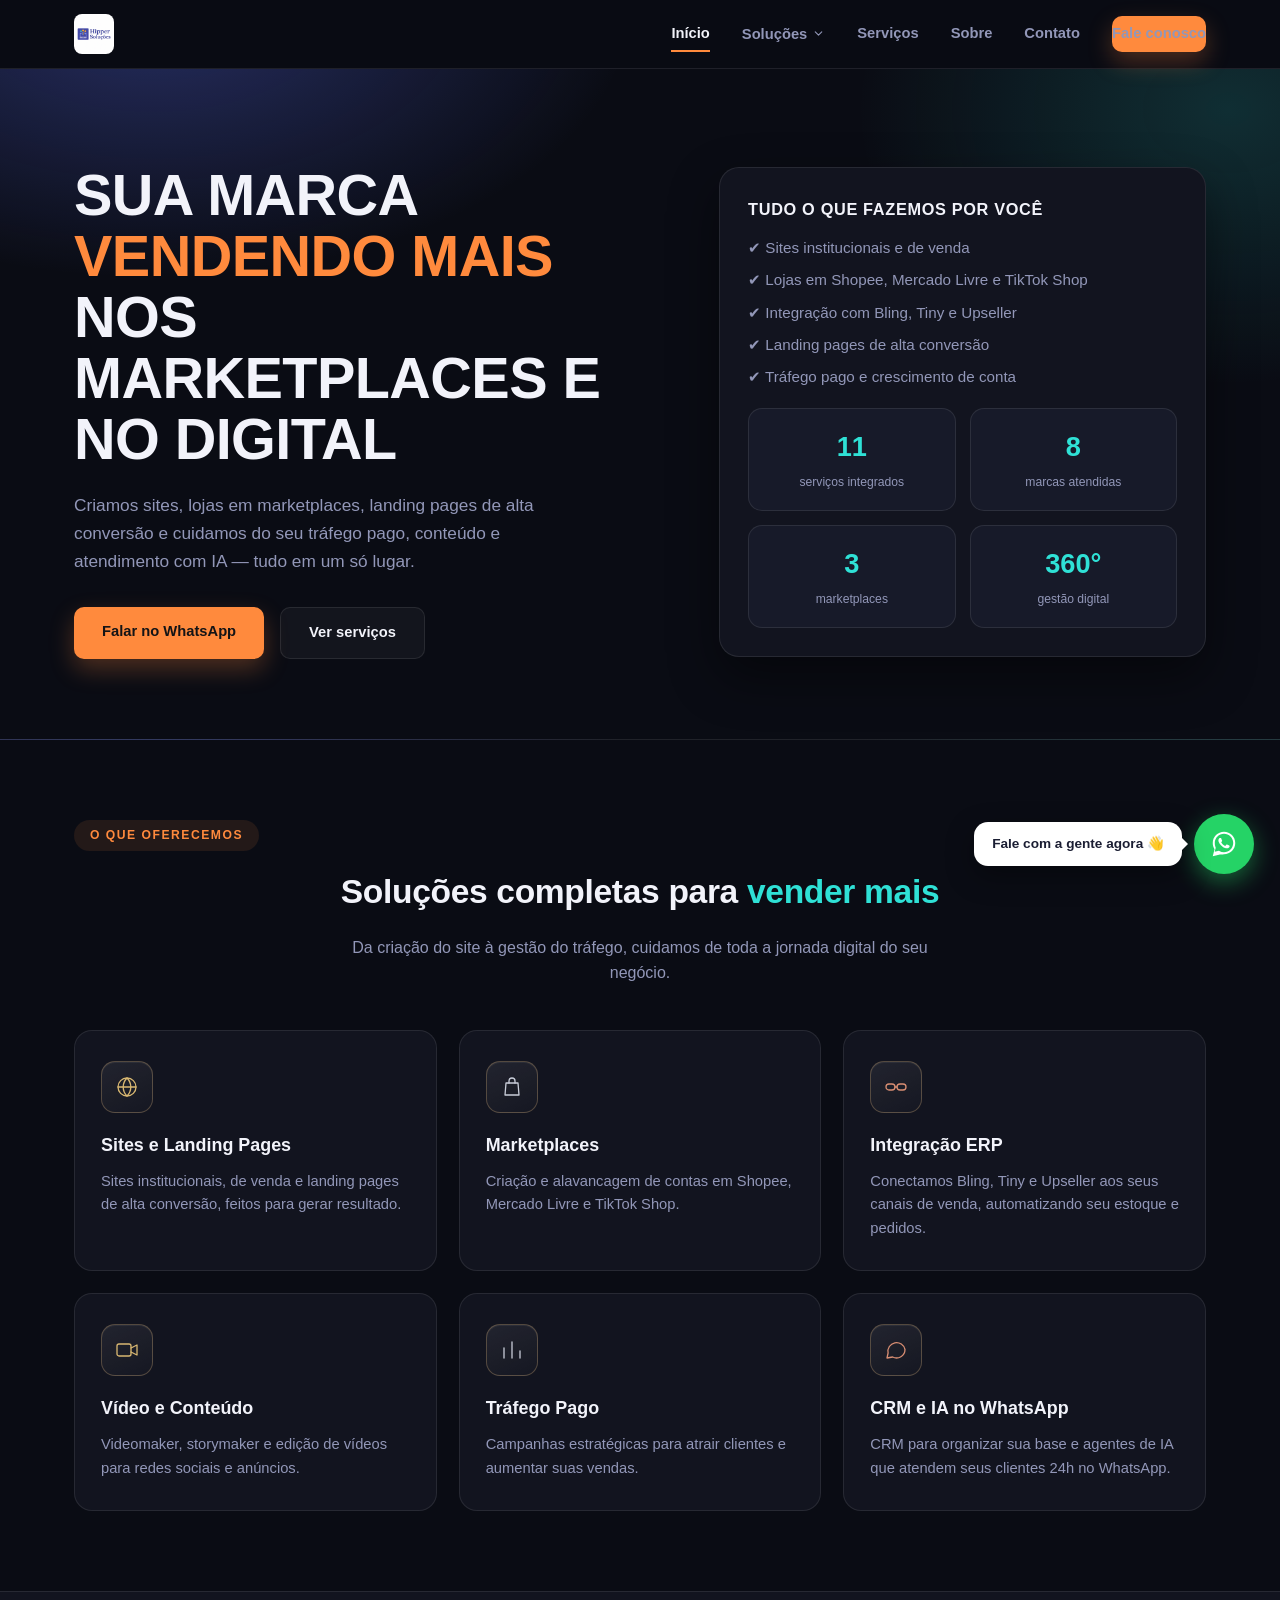
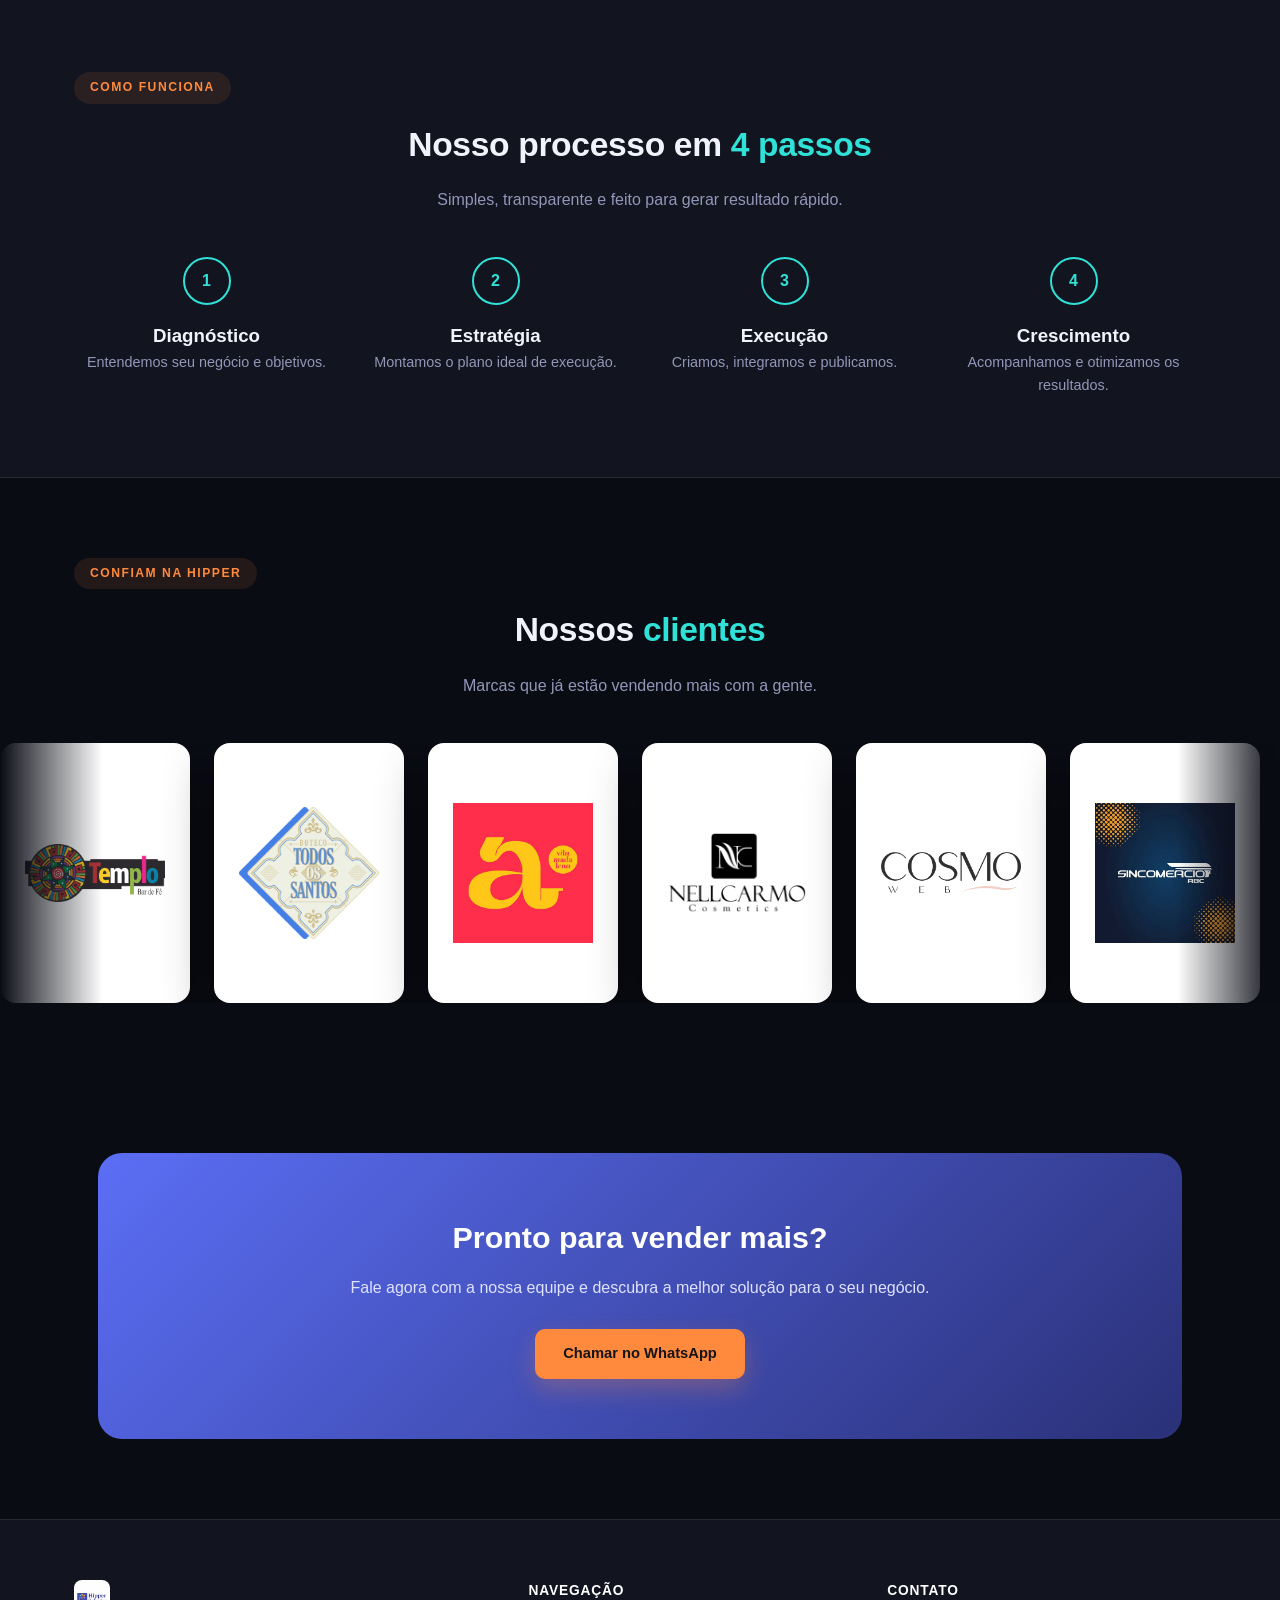
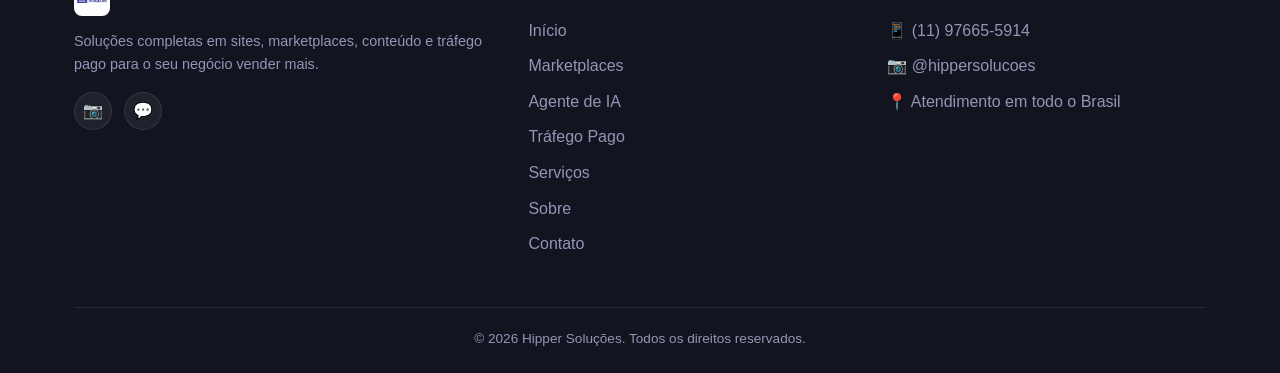
==== index.html @ 09a7022b "Cria landing pages segmentadas por dor/público no menu Soluções Adiciona 3 páginas focadas (Marketpl" ====
<!DOCTYPE html>
<html lang="pt-BR">
<head>
<meta charset="UTF-8">
<meta name="viewport" content="width=device-width, initial-scale=1.0">
<title>Hipper Soluções | Marketplaces, Sites e Tráfego Pago</title>
<meta name="description" content="Hipper Soluções: criação de sites, lojas em marketplaces, integração ERP, landing pages, gestão de tráfego pago, CRM e agentes de IA para WhatsApp.">
<link rel="icon" href="assets/logo.png">
<link rel="stylesheet" href="css/style.css">
</head>
<body>

<header>
  <div class="container navbar">
    <a href="index.html" class="logo">
      <img src="assets/logo.png" alt="Hipper Soluções">
    </a>
    <nav class="nav-links">
      <a href="index.html" class="active">Início</a>
      <div class="nav-item-dropdown">
        <button type="button" class="nav-dropdown-trigger">Soluções
          <svg viewBox="0 0 24 24" fill="none" stroke="currentColor" stroke-width="2" stroke-linecap="round" stroke-linejoin="round"><polyline points="6 9 12 15 18 9"/></svg>
        </button>
        <div class="nav-dropdown-menu">
          <a href="marketplaces.html">
            <span class="ic"><svg viewBox="0 0 24 24" fill="none" stroke="currentColor" stroke-width="1.6" stroke-linecap="round" stroke-linejoin="round"><path d="M6 8h12l1 12H5L6 8z"/><path d="M9 8V6a3 3 0 016 0v2"/></svg></span>
            <div><strong>Marketplaces</strong><span>Vender mais no Mercado Livre, Shopee e TikTok Shop</span></div>
          </a>
          <a href="ia-whatsapp.html">
            <span class="ic"><svg viewBox="0 0 24 24" fill="none" stroke="currentColor" stroke-width="1.6" stroke-linecap="round" stroke-linejoin="round"><rect x="7" y="7" width="10" height="10" rx="1"/><path d="M12 2v3M12 19v3M2 12h3M19 12h3M4.5 4.5l2 2M17.5 17.5l2 2M4.5 19.5l2-2M17.5 6.5l2-2"/></svg></span>
            <div><strong>Agente de IA no WhatsApp</strong><span>Atendimento e vendas automáticas 24h</span></div>
          </a>
          <a href="trafego-pago.html">
            <span class="ic"><svg viewBox="0 0 24 24" fill="none" stroke="currentColor" stroke-width="1.6" stroke-linecap="round" stroke-linejoin="round"><path d="M4 20V10"/><path d="M12 20V4"/><path d="M20 20v-7"/></svg></span>
            <div><strong>Tráfego Pago & Conteúdo</strong><span>Anúncios, vídeo e landing pages que convertem</span></div>
          </a>
        </div>
      </div>
      <a href="servicos.html">Serviços</a>
      <a href="sobre.html">Sobre</a>
      <a href="contato.html">Contato</a>
      <a href="contato.html" class="btn btn-primary">Fale conosco</a>
    </nav>
    <button class="menu-toggle" aria-label="Abrir menu">
      <span></span><span></span><span></span>
    </button>
  </div>
</header>

<section class="hero">
  <div class="container hero-grid">
    <div>
      <h1>Sua marca <span>vendendo mais</span> nos marketplaces e no digital</h1>
      <p>Criamos sites, lojas em marketplaces, landing pages de alta conversão e cuidamos do seu tráfego pago, conteúdo e atendimento com IA — tudo em um só lugar.</p>
      <div class="hero-buttons">
        <a href="https://wa.me/5511976655914" target="_blank" class="btn btn-primary">Falar no WhatsApp</a>
        <a href="servicos.html" class="btn btn-outline">Ver serviços</a>
      </div>
    </div>
    <div class="hero-card">
      <h3>Tudo o que fazemos por você</h3>
      <ul style="color:var(--texto-claro); font-size:.95rem; display:grid; gap:8px;">
        <li>✔ Sites institucionais e de venda</li>
        <li>✔ Lojas em Shopee, Mercado Livre e TikTok Shop</li>
        <li>✔ Integração com Bling, Tiny e Upseller</li>
        <li>✔ Landing pages de alta conversão</li>
        <li>✔ Tráfego pago e crescimento de conta</li>
      </ul>
      <div class="mini-stats">
        <div class="mini-stat"><b>11</b><span>serviços integrados</span></div>
        <div class="mini-stat"><b>8</b><span>marcas atendidas</span></div>
        <div class="mini-stat"><b>3</b><span>marketplaces</span></div>
        <div class="mini-stat"><b>360°</b><span>gestão digital</span></div>
      </div>
    </div>
  </div>
</section>

<section>
  <div class="container">
    <div class="section-tag center">O que oferecemos</div>
    <h2 class="section-title center">Soluções completas para <span>vender mais</span></h2>
    <p class="section-desc center">Da criação do site à gestão do tráfego, cuidamos de toda a jornada digital do seu negócio.</p>

    <div class="grid-3">
      <div class="card">
        <div class="card-icon-luxo icon-ouro">
          <svg viewBox="0 0 24 24" fill="none" stroke="currentColor" stroke-width="1.3" stroke-linecap="round" stroke-linejoin="round"><circle cx="12" cy="12" r="9"/><path d="M3 12h18"/><path d="M12 3c2.5 2.5 3.8 5.6 3.8 9s-1.3 6.5-3.8 9c-2.5-2.5-3.8-5.6-3.8-9s1.3-6.5 3.8-9z"/></svg>
        </div>
        <h3>Sites e Landing Pages</h3>
        <p>Sites institucionais, de venda e landing pages de alta conversão, feitos para gerar resultado.</p>
      </div>
      <div class="card">
        <div class="card-icon-luxo icon-prata">
          <svg viewBox="0 0 24 24" fill="none" stroke="currentColor" stroke-width="1.3" stroke-linecap="round" stroke-linejoin="round"><path d="M6 8h12l1 12H5L6 8z"/><path d="M9 8V6a3 3 0 016 0v2"/></svg>
        </div>
        <h3>Marketplaces</h3>
        <p>Criação e alavancagem de contas em Shopee, Mercado Livre e TikTok Shop.</p>
      </div>
      <div class="card">
        <div class="card-icon-luxo icon-cobre">
          <svg viewBox="0 0 24 24" fill="none" stroke="currentColor" stroke-width="1.3" stroke-linecap="round" stroke-linejoin="round"><rect x="2" y="9" width="9" height="6" rx="3"/><rect x="13" y="9" width="9" height="6" rx="3"/><path d="M11 12h2"/></svg>
        </div>
        <h3>Integração ERP</h3>
        <p>Conectamos Bling, Tiny e Upseller aos seus canais de venda, automatizando seu estoque e pedidos.</p>
      </div>
      <div class="card">
        <div class="card-icon-luxo icon-ouro">
          <svg viewBox="0 0 24 24" fill="none" stroke="currentColor" stroke-width="1.3" stroke-linecap="round" stroke-linejoin="round"><rect x="2" y="6" width="14" height="12" rx="2"/><path d="M16 10l6-3v10l-6-3"/></svg>
        </div>
        <h3>Vídeo e Conteúdo</h3>
        <p>Videomaker, storymaker e edição de vídeos para redes sociais e anúncios.</p>
      </div>
      <div class="card">
        <div class="card-icon-luxo icon-prata">
          <svg viewBox="0 0 24 24" fill="none" stroke="currentColor" stroke-width="1.3" stroke-linecap="round" stroke-linejoin="round"><path d="M4 20V10"/><path d="M12 20V4"/><path d="M20 20v-7"/></svg>
        </div>
        <h3>Tráfego Pago</h3>
        <p>Campanhas estratégicas para atrair clientes e aumentar suas vendas.</p>
      </div>
      <div class="card">
        <div class="card-icon-luxo icon-cobre">
          <svg viewBox="0 0 24 24" fill="none" stroke="currentColor" stroke-width="1.3" stroke-linecap="round" stroke-linejoin="round"><path d="M21 11.5a8.5 8.5 0 01-12.4 7.5L3 20l1.1-5A8.5 8.5 0 1121 11.5z"/></svg>
        </div>
        <h3>CRM e IA no WhatsApp</h3>
        <p>CRM para organizar sua base e agentes de IA que atendem seus clientes 24h no WhatsApp.</p>
      </div>
    </div>
  </div>
</section>

<section style="background:var(--surface); border-top:1px solid var(--linha); border-bottom:1px solid var(--linha);">
  <div class="container">
    <div class="section-tag center">Como funciona</div>
    <h2 class="section-title center">Nosso processo em <span>4 passos</span></h2>
    <p class="section-desc center">Simples, transparente e feito para gerar resultado rápido.</p>
    <div class="processo">
      <div class="processo-item">
        <div class="processo-num">1</div>
        <h3>Diagnóstico</h3>
        <p style="color:var(--texto-claro); font-size:.9rem;">Entendemos seu negócio e objetivos.</p>
      </div>
      <div class="processo-item">
        <div class="processo-num">2</div>
        <h3>Estratégia</h3>
        <p style="color:var(--texto-claro); font-size:.9rem;">Montamos o plano ideal de execução.</p>
      </div>
      <div class="processo-item">
        <div class="processo-num">3</div>
        <h3>Execução</h3>
        <p style="color:var(--texto-claro); font-size:.9rem;">Criamos, integramos e publicamos.</p>
      </div>
      <div class="processo-item">
        <div class="processo-num">4</div>
        <h3>Crescimento</h3>
        <p style="color:var(--texto-claro); font-size:.9rem;">Acompanhamos e otimizamos os resultados.</p>
      </div>
    </div>
  </div>
</section>

<section class="clientes-section">
  <div class="container">
    <div class="section-tag center">Confiam na Hipper</div>
    <h2 class="section-title center">Nossos <span>clientes</span></h2>
    <p class="section-desc center">Marcas que já estão vendendo mais com a gente.</p>
  </div>
  <div class="clientes-marquee">
    <div class="clientes-track">
      <div class="cliente-logo"><img src="assets/cliente-bar-templo.png" alt="Templo Bar de Fé"></div>
      <div class="cliente-logo"><img src="assets/cliente-todos-os-santos.png" alt="Boteco Todos os Santos"></div>
      <div class="cliente-logo"><img src="assets/cliente-praca-a.jpg" alt="Praça A"></div>
      <div class="cliente-logo"><img src="assets/cliente-nellcarmo.png" alt="NellCarmo Cosmetics"></div>
      <div class="cliente-logo"><img src="assets/cliente-cosmoweb.png" alt="Cosmo Web"></div>
      <div class="cliente-logo"><img src="assets/cliente-sincomercio.jpg" alt="Sincomércio ABC"></div>
      <div class="cliente-logo"><img src="assets/cliente-gtwvoip.jpg" alt="GTW VOIP"></div>
      <div class="cliente-logo"><img src="assets/cliente-qsolutions.jpg" alt="Q Solutions"></div>
      <div class="cliente-logo"><img src="assets/cliente-bar-templo.png" alt="Templo Bar de Fé"></div>
      <div class="cliente-logo"><img src="assets/cliente-todos-os-santos.png" alt="Boteco Todos os Santos"></div>
      <div class="cliente-logo"><img src="assets/cliente-praca-a.jpg" alt="Praça A"></div>
      <div class="cliente-logo"><img src="assets/cliente-nellcarmo.png" alt="NellCarmo Cosmetics"></div>
      <div class="cliente-logo"><img src="assets/cliente-cosmoweb.png" alt="Cosmo Web"></div>
      <div class="cliente-logo"><img src="assets/cliente-sincomercio.jpg" alt="Sincomércio ABC"></div>
      <div class="cliente-logo"><img src="assets/cliente-gtwvoip.jpg" alt="GTW VOIP"></div>
      <div class="cliente-logo"><img src="assets/cliente-qsolutions.jpg" alt="Q Solutions"></div>
    </div>
  </div>
</section>

<section>
  <div class="container">
    <div class="cta-banda">
      <h2>Pronto para vender mais?</h2>
      <p>Fale agora com a nossa equipe e descubra a melhor solução para o seu negócio.</p>
      <a href="https://wa.me/5511976655914" target="_blank" class="btn btn-primary">Chamar no WhatsApp</a>
    </div>
  </div>
</section>

<footer>
  <div class="container">
    <div class="footer-grid">
      <div>
        <div class="footer-logo">
          <img src="assets/logo.png" alt="Hipper Soluções">
        </div>
        <p style="font-size:.9rem;">Soluções completas em sites, marketplaces, conteúdo e tráfego pago para o seu negócio vender mais.</p>
        <div class="social-row">
          <a href="https://www.instagram.com/hippersolucoes/" target="_blank" aria-label="Instagram">📷</a>
          <a href="https://wa.me/5511976655914" target="_blank" aria-label="WhatsApp">💬</a>
        </div>
      </div>
      <div>
        <h4>Navegação</h4>
        <ul>
          <li><a href="index.html">Início</a></li>
          <li><a href="marketplaces.html">Marketplaces</a></li>
          <li><a href="ia-whatsapp.html">Agente de IA</a></li>
          <li><a href="trafego-pago.html">Tráfego Pago</a></li>
          <li><a href="servicos.html">Serviços</a></li>
          <li><a href="sobre.html">Sobre</a></li>
          <li><a href="contato.html">Contato</a></li>
        </ul>
      </div>
      <div>
        <h4>Contato</h4>
        <ul>
          <li>📱 (11) 97665-5914</li>
          <li>📷 @hippersolucoes</li>
          <li>📍 Atendimento em todo o Brasil</li>
        </ul>
      </div>
    </div>
    <div class="footer-bottom">
      © 2026 Hipper Soluções. Todos os direitos reservados.
    </div>
  </div>
</footer>

<div class="whatsapp-widget">
  <div class="whatsapp-bubble">Fale com a gente agora 👋</div>
  <a href="https://wa.me/5511976655914" target="_blank" class="whatsapp-float" aria-label="WhatsApp">
    <svg width="30" height="30" viewBox="0 0 32 32" fill="currentColor"><path d="M16.001 3C9.373 3 4 8.373 4 15c0 2.386.703 4.607 1.912 6.474L4 29l7.727-1.877A11.94 11.94 0 0016 27c6.627 0 12-5.373 12-12S22.628 3 16.001 3zm0 21.818a9.78 9.78 0 01-4.99-1.363l-.358-.213-4.583 1.113 1.127-4.462-.234-.366A9.8 9.8 0 016.182 15c0-5.415 4.404-9.818 9.819-9.818 5.415 0 9.818 4.403 9.818 9.818 0 5.415-4.403 9.818-9.818 9.818zm5.373-7.354c-.294-.147-1.738-.858-2.008-.956-.27-.098-.466-.147-.662.147-.196.294-.759.956-.931 1.152-.171.196-.343.221-.637.074-.294-.147-1.242-.458-2.365-1.462-.874-.78-1.464-1.744-1.636-2.038-.171-.294-.018-.453.129-.6.133-.132.294-.343.441-.515.147-.171.196-.294.294-.49.098-.196.049-.368-.024-.515-.074-.147-.662-1.596-.907-2.186-.239-.573-.482-.495-.662-.504l-.564-.01c-.196 0-.515.074-.784.368-.27.294-1.03 1.006-1.03 2.453 0 1.446 1.055 2.844 1.201 3.04.147.196 2.077 3.17 5.032 4.445.703.303 1.251.484 1.678.62.705.224 1.347.192 1.854.117.566-.085 1.738-.71 1.983-1.395.245-.686.245-1.274.171-1.395-.073-.122-.269-.196-.563-.343z"/></svg>
  </a>
</div>
<script src="js/script.js"></script>
</body>
</html>
---- css/style.css ----
:root{
  --azul-royal:#5B6EF5;
  --azul-escuro:#2A3178;
  --azul-claro:#7D8BFF;
  --laranja:#FF8A3D;
  --turquesa:#2FE1D6;
  --bg:#0A0C14;
  --surface:#12141F;
  --surface-2:#171A29;
  --texto:#F2F3FA;
  --texto-claro:#9297B8;
  --branco:#ffffff;
  --linha:rgba(255,255,255,0.09);
  --sombra:0 20px 50px rgba(0,0,0,0.45);
}

*{box-sizing:border-box; margin:0; padding:0;}

html{scroll-behavior:smooth; color-scheme:dark;}

body{
  font-family:'Segoe UI', Arial, sans-serif;
  color:var(--texto);
  background:var(--bg);
  line-height:1.6;
  overflow-x:hidden;
}

img{max-width:100%; display:block;}

a{text-decoration:none; color:inherit;}

ul{list-style:none;}

.container{
  width:100%;
  max-width:1180px;
  margin:0 auto;
  padding:0 24px;
}

/* ===== Header ===== */
header{
  position:sticky;
  top:0;
  z-index:1000;
  background:rgba(10,12,20,0.82);
  backdrop-filter:blur(10px);
  border-bottom:1px solid var(--linha);
}

.navbar{
  display:flex;
  align-items:center;
  justify-content:space-between;
  padding:14px 24px;
}

.logo{
  display:flex;
  align-items:center;
  gap:10px;
  font-weight:700;
  font-size:1.3rem;
  color:var(--texto);
}

.logo img{height:40px; width:auto; border-radius:8px;}

.nav-links{
  display:flex;
  gap:32px;
  align-items:center;
}

.nav-links a{
  font-weight:600;
  font-size:.92rem;
  color:var(--texto-claro);
  position:relative;
  padding:6px 0;
  transition:color .2s;
}

.nav-links a:hover, .nav-links a.active{color:var(--texto);}

.nav-links a.active::after{
  content:"";
  position:absolute;
  left:0; bottom:0;
  width:100%; height:2px;
  background:var(--laranja);
}

/* ===== Dropdown "Soluções" ===== */
.nav-item-dropdown{position:relative;}

.nav-dropdown-trigger{
  display:flex; align-items:center; gap:5px;
  font-weight:600; font-size:.92rem; color:var(--texto-claro);
  background:none; border:none; cursor:pointer; padding:6px 0;
  font-family:inherit;
}

.nav-dropdown-trigger:hover{color:var(--texto);}

.nav-dropdown-trigger svg{width:13px; height:13px; transition:transform .2s;}

.nav-item-dropdown:hover .nav-dropdown-trigger svg{transform:rotate(180deg);}

.nav-dropdown-menu{
  position:absolute;
  top:calc(100% + 16px);
  left:50%;
  transform:translateX(-50%) translateY(6px);
  width:280px;
  background:var(--surface);
  border:1px solid var(--linha);
  border-radius:16px;
  box-shadow:var(--sombra);
  padding:10px;
  opacity:0;
  visibility:hidden;
  transition:opacity .18s, transform .18s, visibility .18s;
}

.nav-item-dropdown:hover .nav-dropdown-menu,
.nav-item-dropdown:focus-within .nav-dropdown-menu{
  opacity:1; visibility:visible; transform:translateX(-50%) translateY(0);
}

.nav-dropdown-menu a{
  display:flex; gap:12px; align-items:flex-start;
  padding:12px; border-radius:10px;
  color:var(--texto);
  transition:background .15s;
}

.nav-dropdown-menu a:hover{background:var(--surface-2);}

.nav-dropdown-menu .ic{
  min-width:34px; height:34px; border-radius:9px;
  display:flex; align-items:center; justify-content:center;
  background:rgba(255,255,255,0.05); border:1px solid var(--linha);
  color:var(--turquesa); margin-top:1px;
}

.nav-dropdown-menu .ic svg{width:17px; height:17px;}

.nav-dropdown-menu strong{display:block; font-size:.88rem; font-weight:700;}
.nav-dropdown-menu span{display:block; font-size:.76rem; color:var(--texto-claro); margin-top:2px;}

.btn{
  display:inline-block;
  padding:13px 28px;
  border-radius:10px;
  font-weight:700;
  font-size:.92rem;
  transition:transform .18s, box-shadow .18s, background .18s;
  cursor:pointer;
  border:none;
}

.btn-primary{
  background:var(--laranja);
  color:#141416;
  box-shadow:0 10px 24px rgba(255,138,61,0.28);
}

.btn-primary:hover{transform:translateY(-2px); box-shadow:0 14px 30px rgba(255,138,61,0.4);}

.btn-outline{
  background:rgba(255,255,255,0.04);
  border:1px solid var(--linha);
  color:var(--texto);
}

.btn-outline:hover{background:rgba(255,255,255,0.08); border-color:rgba(255,255,255,0.2);}

.menu-toggle{
  display:none;
  flex-direction:column;
  gap:5px;
  cursor:pointer;
  background:none;
  border:none;
}

.menu-toggle span{
  width:26px; height:2px;
  background:var(--texto);
}

/* ===== Hero ===== */
.hero{
  background:
    radial-gradient(ellipse 800px 460px at 12% -10%, rgba(91,110,245,0.35), transparent 60%),
    radial-gradient(ellipse 620px 460px at 96% 6%, rgba(47,225,214,0.16), transparent 60%),
    var(--bg);
  color:var(--texto);
  padding:96px 0 80px;
  position:relative;
  overflow:hidden;
  border-bottom:1px solid var(--linha);
}

.hero-grid{
  display:grid;
  grid-template-columns:1.1fr 0.9fr;
  gap:50px;
  align-items:center;
  position:relative;
  z-index:2;
}

.hero h1{
  font-size:clamp(2.4rem, 4.6vw, 3.6rem);
  font-weight:800;
  line-height:1.06;
  letter-spacing:-.01em;
  text-transform:uppercase;
  margin-bottom:22px;
}

.hero h1 span{color:var(--laranja);}

.hero p{
  font-size:1.08rem;
  color:var(--texto-claro);
  margin-bottom:32px;
  max-width:520px;
}

.hero-buttons{display:flex; gap:16px; flex-wrap:wrap;}

.hero-card{
  background:var(--surface);
  border:1px solid var(--linha);
  border-radius:20px;
  padding:28px;
  box-shadow:var(--sombra);
  color:var(--texto);
}

.hero-card h3{color:var(--texto); margin-bottom:14px; font-size:1.02rem; font-weight:700; text-transform:uppercase; letter-spacing:.04em;}

.mini-stats{display:grid; grid-template-columns:1fr 1fr; gap:14px; margin-top:18px;}

.mini-stat{
  background:var(--surface-2);
  border:1px solid var(--linha);
  border-radius:14px;
  padding:16px 14px;
  text-align:center;
}

.mini-stat b{display:block; font-size:1.7rem; font-weight:800; color:var(--turquesa);}
.mini-stat span{font-size:.76rem; color:var(--texto-claro);}

/* ===== Section generic ===== */
section{padding:80px 0;}

.section-tag{
  display:inline-block;
  background:rgba(255,138,61,0.1);
  color:var(--laranja);
  font-weight:700;
  font-size:.76rem;
  letter-spacing:1.5px;
  text-transform:uppercase;
  padding:6px 16px;
  border-radius:50px;
  margin-bottom:14px;
}

.section-title{
  font-size:2.1rem;
  font-weight:800;
  color:var(--texto);
  margin-bottom:16px;
  letter-spacing:-.01em;
}

.section-title span{color:var(--turquesa);}

.section-desc{
  color:var(--texto-claro);
  max-width:640px;
  margin-bottom:44px;
}

.center{text-align:center; margin-left:auto; margin-right:auto;}

/* ===== Cards de serviço ===== */
.grid-3{
  display:grid;
  grid-template-columns:repeat(3, 1fr);
  gap:22px;
}

.grid-2{
  display:grid;
  grid-template-columns:repeat(2, 1fr);
  gap:22px;
}

.card{
  background:var(--surface);
  border:1px solid var(--linha);
  border-radius:18px;
  padding:30px 26px;
  transition:transform .25s, border-color .25s, background .25s;
}

.card:hover{
  transform:translateY(-6px);
  border-color:rgba(255,255,255,0.2);
  background:var(--surface-2);
}

.card-icon{
  width:52px; height:52px;
  border-radius:13px;
  display:flex; align-items:center; justify-content:center;
  font-size:1.4rem;
  margin-bottom:18px;
  color:#0A0C14;
}

.bg-azul{background:linear-gradient(135deg, var(--azul-royal), var(--azul-claro)); color:#fff;}
.bg-laranja{background:linear-gradient(135deg, var(--laranja), #ffb877);}
.bg-turquesa{background:linear-gradient(135deg, var(--turquesa), #85f2ea);}

/* ===== Ícones estilo luxo (seção Soluções completas) ===== */
.card-icon-luxo{
  width:52px; height:52px;
  border-radius:14px;
  display:flex; align-items:center; justify-content:center;
  margin-bottom:18px;
  background:linear-gradient(155deg, rgba(255,255,255,0.07), rgba(255,255,255,0.015));
  border:1px solid rgba(212,175,122,0.32);
  box-shadow:inset 0 1px 0 rgba(255,255,255,0.06);
}

.card-icon-luxo svg{width:24px; height:24px;}

.icon-ouro{color:#D9B872;}
.icon-prata{color:#C9CDD9;}
.icon-cobre{color:#D98E73;}

.card h3{font-size:1.12rem; margin-bottom:10px; color:var(--texto); font-weight:700;}
.card p{color:var(--texto-claro); font-size:.92rem;}

/* ===== Sobre / Quem somos ===== */
.about-grid{
  display:grid;
  grid-template-columns:0.9fr 1.1fr;
  gap:60px;
  align-items:center;
}

.about-visual{
  background:var(--surface);
  border:1px solid var(--linha);
  border-radius:24px;
  padding:50px;
  text-align:center;
  box-shadow:var(--sombra);
}

.about-visual img{margin:0 auto; max-width:220px;}

.valores{
  display:grid;
  grid-template-columns:1fr 1fr;
  gap:16px;
  margin-top:30px;
}

.valor-item{
  display:flex;
  gap:14px;
  align-items:flex-start;
  background:var(--surface);
  border:1px solid var(--linha);
  padding:18px;
  border-radius:14px;
}

.valor-item .dot{
  min-width:32px; height:32px;
  border-radius:50%;
  background:var(--turquesa);
  color:#0A0C14;
  display:flex; align-items:center; justify-content:center;
  font-weight:800;
}

.valor-item .dot.dot-alerta{background:rgba(255,107,107,0.15); color:#FF6B6B;}
.valor-item .dot svg{width:16px; height:16px;}

/* ===== Landing pages focadas (Soluções) ===== */
.publico-pill{
  display:inline-flex; align-items:center; gap:8px;
  background:rgba(255,255,255,0.05);
  border:1px solid var(--linha);
  border-radius:50px;
  padding:8px 18px;
  font-size:.84rem;
  font-weight:600;
  color:var(--texto-claro);
  margin-bottom:10px;
}

/* ===== Nossos clientes ===== */
.clientes-section{padding-bottom:70px;}

.clientes-marquee{
  overflow:hidden;
  -webkit-mask-image:linear-gradient(90deg, transparent, #000 8%, #000 92%, transparent);
  mask-image:linear-gradient(90deg, transparent, #000 8%, #000 92%, transparent);
}

.clientes-track{
  display:flex;
  gap:24px;
  width:max-content;
  animation:clientes-scroll 56s linear infinite;
}

.clientes-marquee:hover .clientes-track{animation-play-state:paused;}

.cliente-logo{
  min-width:190px;
  width:190px;
  height:260px;
  background:#fff;
  border:1px solid var(--linha);
  border-radius:16px;
  box-shadow:var(--sombra);
  display:flex;
  align-items:center;
  justify-content:center;
  padding:24px;
  text-align:center;
}

.cliente-logo img{max-height:100%; max-width:100%; object-fit:contain;}

@keyframes clientes-scroll{
  from{transform:translateX(0);}
  to{transform:translateX(-50%);}
}

@media (max-width:600px){
  .cliente-logo{min-width:150px; width:150px; height:200px;}
}

/* ===== CTA banda ===== */
.cta-banda{
  background:linear-gradient(135deg, var(--azul-royal), var(--azul-escuro));
  color:#fff;
  text-align:center;
  border-radius:24px;
  padding:60px 40px;
  margin:0 24px;
  position:relative;
  overflow:hidden;
}

.cta-banda h2{font-size:1.9rem; font-weight:800; margin-bottom:14px;}
.cta-banda p{color:#dfe3ff; margin-bottom:28px;}

/* ===== Footer ===== */
footer{
  background:var(--surface);
  color:var(--texto-claro);
  padding:60px 0 24px;
  border-top:1px solid var(--linha);
}

.footer-grid{
  display:grid;
  grid-template-columns:1.3fr 1fr 1fr;
  gap:40px;
  margin-bottom:40px;
}

.footer-logo{display:flex; align-items:center; gap:10px; margin-bottom:14px;}
.footer-logo img{height:36px; border-radius:8px;}
.footer-logo span{color:#fff; font-weight:700; font-size:1.1rem;}

footer h4{color:#fff; margin-bottom:16px; font-size:.86rem; text-transform:uppercase; letter-spacing:.06em;}

footer ul li{margin-bottom:10px;}
footer ul li a:hover{color:var(--laranja);}

.social-row{display:flex; gap:12px; margin-top:16px;}
.social-row a{
  width:38px; height:38px;
  border-radius:50%;
  background:rgba(255,255,255,0.06);
  border:1px solid var(--linha);
  display:flex; align-items:center; justify-content:center;
  transition:background .2s;
}
.social-row a:hover{background:var(--laranja); color:#0A0C14;}

.footer-bottom{
  border-top:1px solid var(--linha);
  padding-top:20px;
  text-align:center;
  font-size:.85rem;
}

/* ===== WhatsApp flutuante ===== */
.whatsapp-widget{
  position:fixed;
  bottom:26px; right:26px;
  z-index:1500;
  display:flex;
  align-items:center;
  gap:12px;
}

.whatsapp-bubble{
  background:#fff;
  color:#1B1E33;
  padding:11px 18px;
  border-radius:14px;
  font-size:.85rem;
  font-weight:700;
  white-space:nowrap;
  box-shadow:0 10px 28px rgba(0,0,0,0.35);
  position:relative;
  animation:bubble-pop .45s ease .8s both;
}

.whatsapp-bubble::after{
  content:"";
  position:absolute;
  right:-6px; top:50%;
  transform:translateY(-50%);
  border-width:7px 0 7px 7px;
  border-style:solid;
  border-color:transparent transparent transparent #fff;
}

@keyframes bubble-pop{
  from{opacity:0; transform:translateY(8px) scale(.92);}
  to{opacity:1; transform:translateY(0) scale(1);}
}

.whatsapp-float{
  width:60px; height:60px;
  background:#25D366;
  border-radius:50%;
  display:flex; align-items:center; justify-content:center;
  box-shadow:0 8px 24px rgba(37,211,102,0.45);
  color:#fff;
  animation:pulse 2.4s infinite;
  flex-shrink:0;
}

@keyframes pulse{
  0%{box-shadow:0 0 0 0 rgba(37,211,102,0.45);}
  70%{box-shadow:0 0 0 16px rgba(37,211,102,0);}
  100%{box-shadow:0 0 0 0 rgba(37,211,102,0);}
}

@media (max-width:600px){
  .whatsapp-bubble{display:none;}
}

/* ===== Página de contato ===== */
.contato-grid{
  display:grid;
  grid-template-columns:1fr 1fr;
  gap:50px;
}

.contato-card{
  background:var(--surface);
  border:1px solid var(--linha);
  border-radius:20px;
  padding:36px;
}

.contato-info-item{
  display:flex;
  gap:16px;
  align-items:flex-start;
  margin-bottom:26px;
}

.contato-info-item .dot{
  min-width:44px; height:44px;
  border-radius:12px;
  background:var(--azul-royal);
  color:#fff;
  display:flex; align-items:center; justify-content:center;
  font-size:1.2rem;
}

.form-group{margin-bottom:18px;}
.form-group label{display:block; font-weight:600; margin-bottom:6px; font-size:.9rem; color:var(--texto);}
.form-group input, .form-group textarea, .form-group select{
  width:100%;
  padding:13px 16px;
  border-radius:10px;
  border:1px solid var(--linha);
  font-family:inherit;
  font-size:.95rem;
  background:var(--surface-2);
  color:var(--texto);
}
.form-group input::placeholder, .form-group textarea::placeholder{color:var(--texto-claro);}
.form-group input:focus, .form-group textarea:focus, .form-group select:focus{
  outline:none;
  border-color:var(--turquesa);
}

/* ===== Página inicial: processo ===== */
.processo{display:grid; grid-template-columns:repeat(4,1fr); gap:24px;}
.processo-item{text-align:center; padding:0 10px;}
.processo-num{
  width:48px; height:48px;
  border-radius:50%;
  background:var(--surface);
  border:2px solid var(--turquesa);
  color:var(--turquesa);
  font-weight:800;
  display:flex; align-items:center; justify-content:center;
  margin:0 auto 16px;
}

/* ===== Responsivo ===== */
@media (max-width:960px){
  .hero-grid, .about-grid, .contato-grid{grid-template-columns:1fr;}
  .grid-3, .grid-2, .footer-grid, .processo{grid-template-columns:1fr 1fr;}
  .nav-links{
    position:fixed;
    top:73px; left:0; right:0;
    background:var(--bg);
    flex-direction:column;
    padding:24px;
    gap:18px;
    border-bottom:1px solid var(--linha);
    transform:translateY(-150%);
    transition:transform .3s;
  }
  .nav-links.open{transform:translateY(0);}
  .menu-toggle{display:flex;}
  .nav-item-dropdown{width:100%;}
  .nav-dropdown-trigger{width:100%; justify-content:space-between;}
  .nav-dropdown-menu{
    position:static; transform:none; opacity:1; visibility:visible;
    width:100%; box-shadow:none; border:none; background:transparent;
    padding:6px 0 0 12px; display:none;
  }
  .nav-item-dropdown.mobile-open .nav-dropdown-menu{display:block;}
  .nav-item-dropdown.mobile-open .nav-dropdown-trigger svg{transform:rotate(180deg);}
}

@media (max-width:600px){
  .grid-3, .grid-2, .footer-grid, .processo, .valores{grid-template-columns:1fr;}
  .hero h1{font-size:2rem;}
  .cta-banda{margin:0 12px; padding:40px 22px;}
}
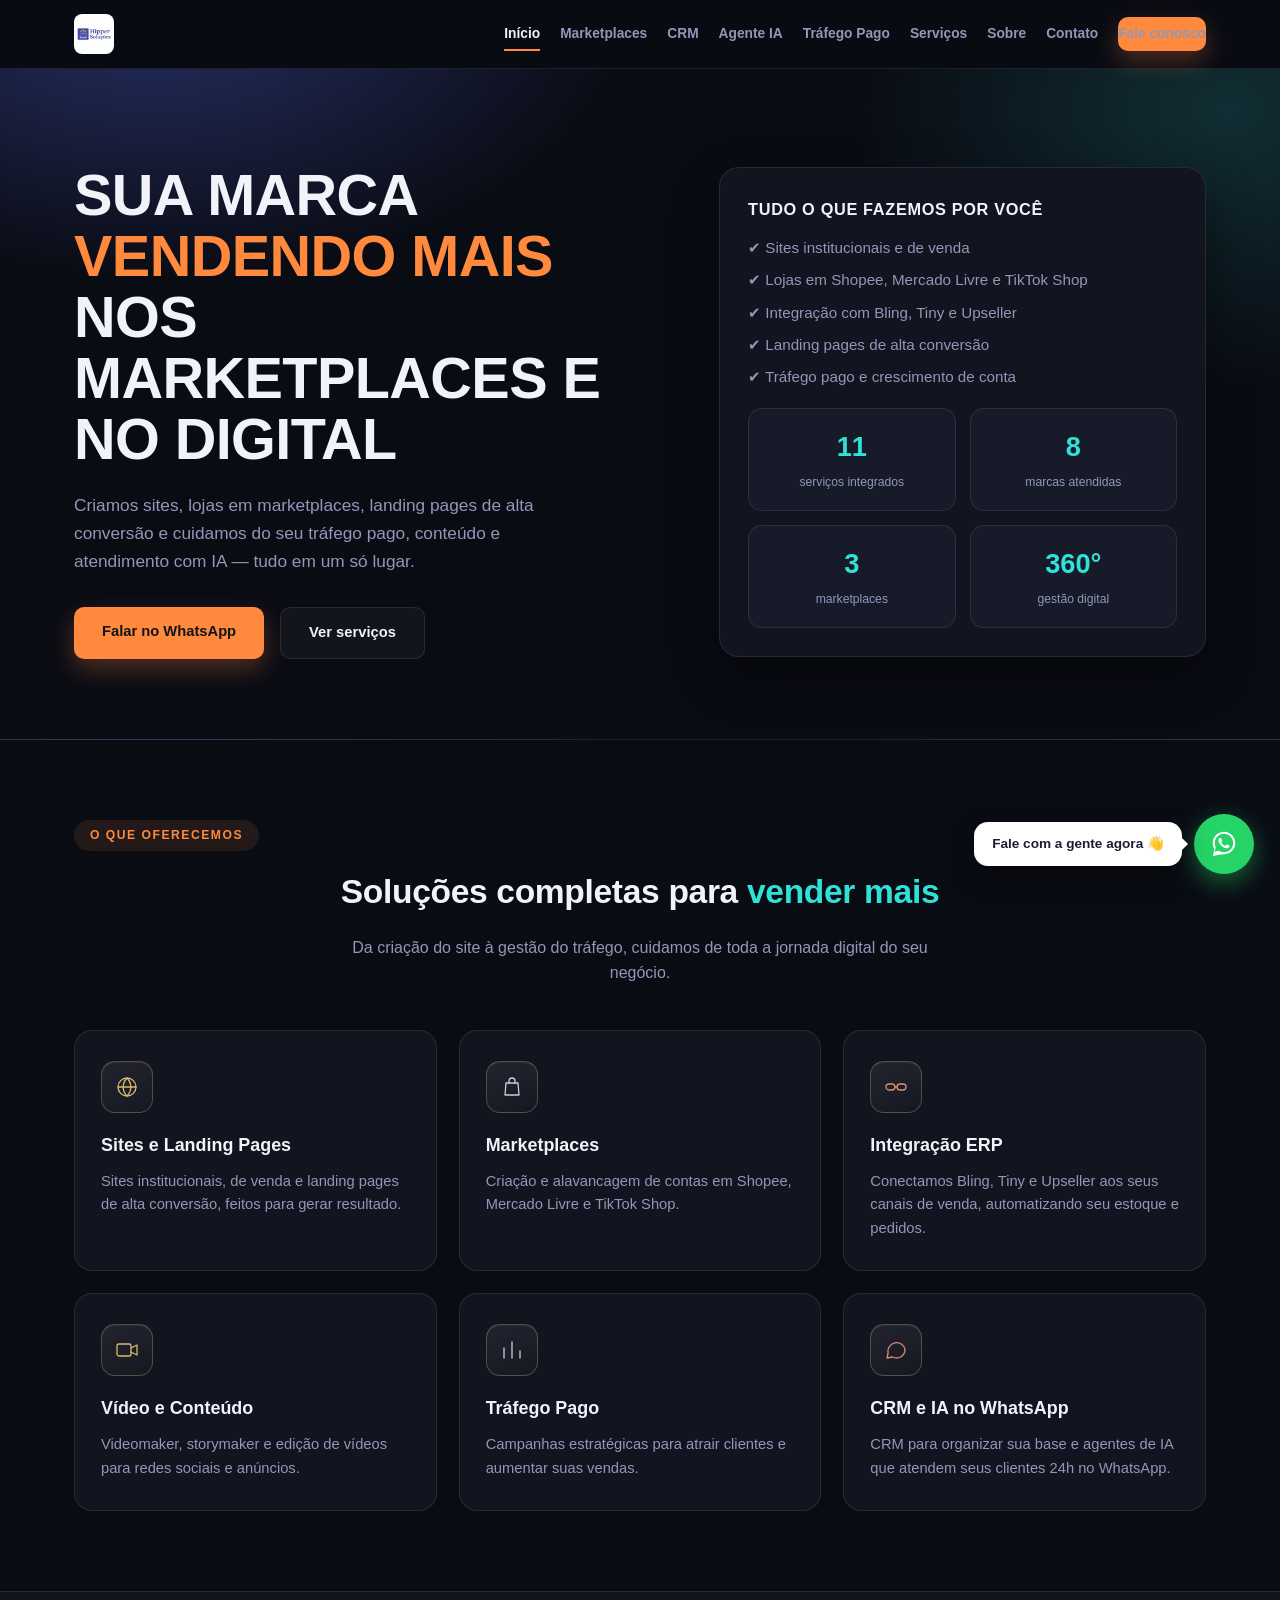
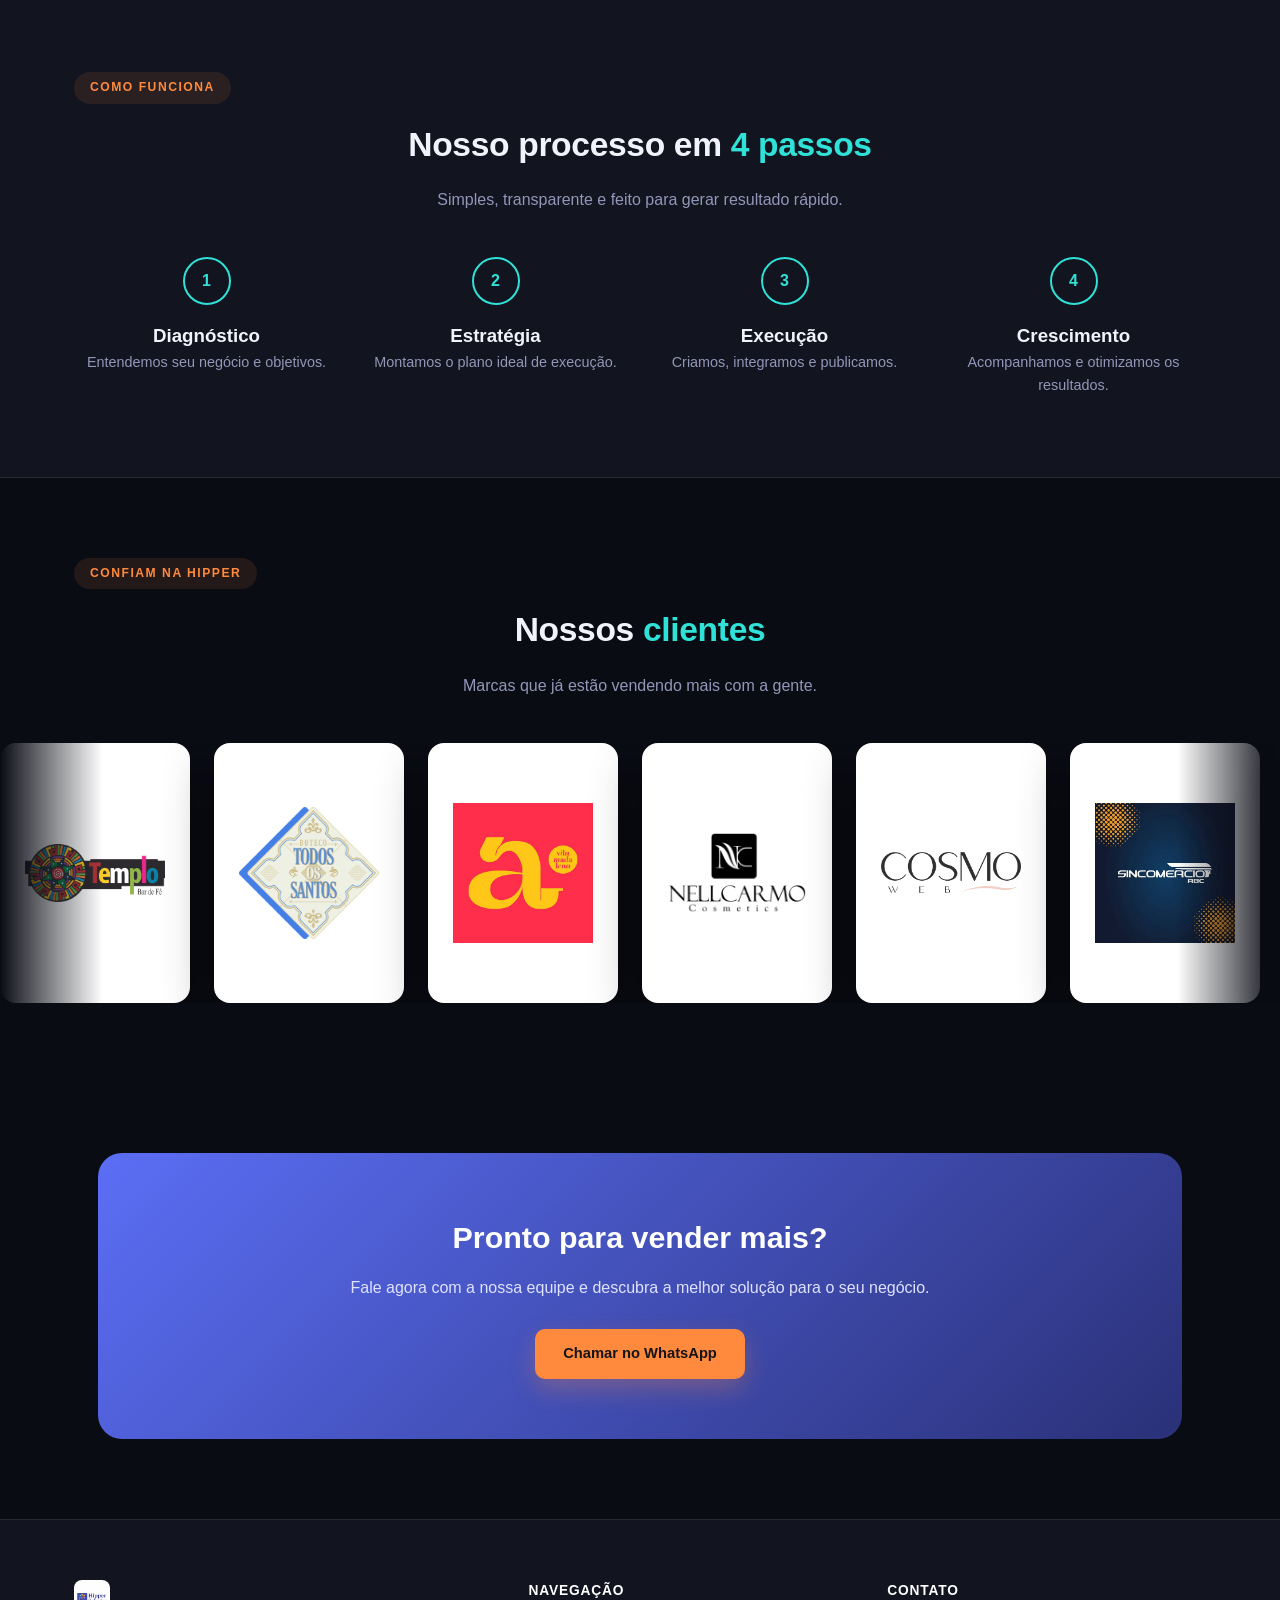
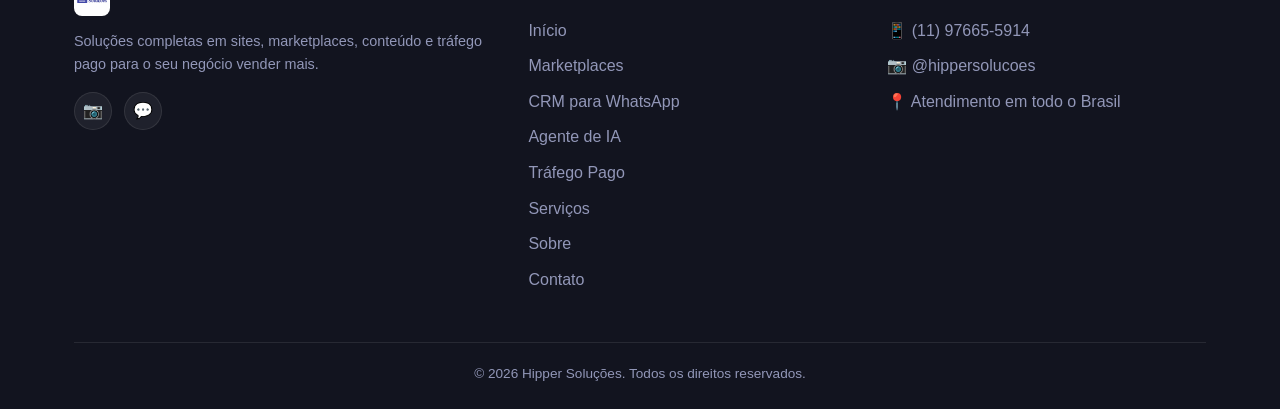
==== commit 624d7d1d: "Separa CRM e Agente de IA, remove dropdown do menu Menu agora tem cada tópico como link direto (sem " ====
--- a/index.html
+++ b/index.html
@@ -17,25 +17,10 @@
     </a>
     <nav class="nav-links">
       <a href="index.html" class="active">Início</a>
-      <div class="nav-item-dropdown">
-        <button type="button" class="nav-dropdown-trigger">Soluções
-          <svg viewBox="0 0 24 24" fill="none" stroke="currentColor" stroke-width="2" stroke-linecap="round" stroke-linejoin="round"><polyline points="6 9 12 15 18 9"/></svg>
-        </button>
-        <div class="nav-dropdown-menu">
-          <a href="marketplaces.html">
-            <span class="ic"><svg viewBox="0 0 24 24" fill="none" stroke="currentColor" stroke-width="1.6" stroke-linecap="round" stroke-linejoin="round"><path d="M6 8h12l1 12H5L6 8z"/><path d="M9 8V6a3 3 0 016 0v2"/></svg></span>
-            <div><strong>Marketplaces</strong><span>Vender mais no Mercado Livre, Shopee e TikTok Shop</span></div>
-          </a>
-          <a href="ia-whatsapp.html">
-            <span class="ic"><svg viewBox="0 0 24 24" fill="none" stroke="currentColor" stroke-width="1.6" stroke-linecap="round" stroke-linejoin="round"><rect x="7" y="7" width="10" height="10" rx="1"/><path d="M12 2v3M12 19v3M2 12h3M19 12h3M4.5 4.5l2 2M17.5 17.5l2 2M4.5 19.5l2-2M17.5 6.5l2-2"/></svg></span>
-            <div><strong>Agente de IA no WhatsApp</strong><span>Atendimento e vendas automáticas 24h</span></div>
-          </a>
-          <a href="trafego-pago.html">
-            <span class="ic"><svg viewBox="0 0 24 24" fill="none" stroke="currentColor" stroke-width="1.6" stroke-linecap="round" stroke-linejoin="round"><path d="M4 20V10"/><path d="M12 20V4"/><path d="M20 20v-7"/></svg></span>
-            <div><strong>Tráfego Pago & Conteúdo</strong><span>Anúncios, vídeo e landing pages que convertem</span></div>
-          </a>
-        </div>
-      </div>
+      <a href="marketplaces.html">Marketplaces</a>
+      <a href="crm-whatsapp.html">CRM</a>
+      <a href="ia-whatsapp.html">Agente IA</a>
+      <a href="trafego-pago.html">Tráfego Pago</a>
       <a href="servicos.html">Serviços</a>
       <a href="sobre.html">Sobre</a>
       <a href="contato.html">Contato</a>
@@ -215,6 +200,7 @@
         <ul>
           <li><a href="index.html">Início</a></li>
           <li><a href="marketplaces.html">Marketplaces</a></li>
+          <li><a href="crm-whatsapp.html">CRM para WhatsApp</a></li>
           <li><a href="ia-whatsapp.html">Agente de IA</a></li>
           <li><a href="trafego-pago.html">Tráfego Pago</a></li>
           <li><a href="servicos.html">Serviços</a></li>
--- a/css/style.css
+++ b/css/style.css
@@ -69,13 +69,13 @@
 
 .nav-links{
   display:flex;
-  gap:32px;
+  gap:20px;
   align-items:center;
 }
 
 .nav-links a{
   font-weight:600;
-  font-size:.92rem;
+  font-size:.86rem;
   color:var(--texto-claro);
   position:relative;
   padding:6px 0;
@@ -92,63 +92,6 @@
   background:var(--laranja);
 }
 
-/* ===== Dropdown "Soluções" ===== */
-.nav-item-dropdown{position:relative;}
-
-.nav-dropdown-trigger{
-  display:flex; align-items:center; gap:5px;
-  font-weight:600; font-size:.92rem; color:var(--texto-claro);
-  background:none; border:none; cursor:pointer; padding:6px 0;
-  font-family:inherit;
-}
-
-.nav-dropdown-trigger:hover{color:var(--texto);}
-
-.nav-dropdown-trigger svg{width:13px; height:13px; transition:transform .2s;}
-
-.nav-item-dropdown:hover .nav-dropdown-trigger svg{transform:rotate(180deg);}
-
-.nav-dropdown-menu{
-  position:absolute;
-  top:calc(100% + 16px);
-  left:50%;
-  transform:translateX(-50%) translateY(6px);
-  width:280px;
-  background:var(--surface);
-  border:1px solid var(--linha);
-  border-radius:16px;
-  box-shadow:var(--sombra);
-  padding:10px;
-  opacity:0;
-  visibility:hidden;
-  transition:opacity .18s, transform .18s, visibility .18s;
-}
-
-.nav-item-dropdown:hover .nav-dropdown-menu,
-.nav-item-dropdown:focus-within .nav-dropdown-menu{
-  opacity:1; visibility:visible; transform:translateX(-50%) translateY(0);
-}
-
-.nav-dropdown-menu a{
-  display:flex; gap:12px; align-items:flex-start;
-  padding:12px; border-radius:10px;
-  color:var(--texto);
-  transition:background .15s;
-}
-
-.nav-dropdown-menu a:hover{background:var(--surface-2);}
-
-.nav-dropdown-menu .ic{
-  min-width:34px; height:34px; border-radius:9px;
-  display:flex; align-items:center; justify-content:center;
-  background:rgba(255,255,255,0.05); border:1px solid var(--linha);
-  color:var(--turquesa); margin-top:1px;
-}
-
-.nav-dropdown-menu .ic svg{width:17px; height:17px;}
-
-.nav-dropdown-menu strong{display:block; font-size:.88rem; font-weight:700;}
-.nav-dropdown-menu span{display:block; font-size:.76rem; color:var(--texto-claro); margin-top:2px;}
 
 .btn{
   display:inline-block;
@@ -635,7 +578,7 @@
 }
 
 /* ===== Responsivo ===== */
-@media (max-width:960px){
+@media (max-width:1100px){
   .hero-grid, .about-grid, .contato-grid{grid-template-columns:1fr;}
   .grid-3, .grid-2, .footer-grid, .processo{grid-template-columns:1fr 1fr;}
   .nav-links{
@@ -643,6 +586,7 @@
     top:73px; left:0; right:0;
     background:var(--bg);
     flex-direction:column;
+    align-items:flex-start;
     padding:24px;
     gap:18px;
     border-bottom:1px solid var(--linha);
@@ -651,15 +595,6 @@
   }
   .nav-links.open{transform:translateY(0);}
   .menu-toggle{display:flex;}
-  .nav-item-dropdown{width:100%;}
-  .nav-dropdown-trigger{width:100%; justify-content:space-between;}
-  .nav-dropdown-menu{
-    position:static; transform:none; opacity:1; visibility:visible;
-    width:100%; box-shadow:none; border:none; background:transparent;
-    padding:6px 0 0 12px; display:none;
-  }
-  .nav-item-dropdown.mobile-open .nav-dropdown-menu{display:block;}
-  .nav-item-dropdown.mobile-open .nav-dropdown-trigger svg{transform:rotate(180deg);}
 }
 
 @media (max-width:600px){
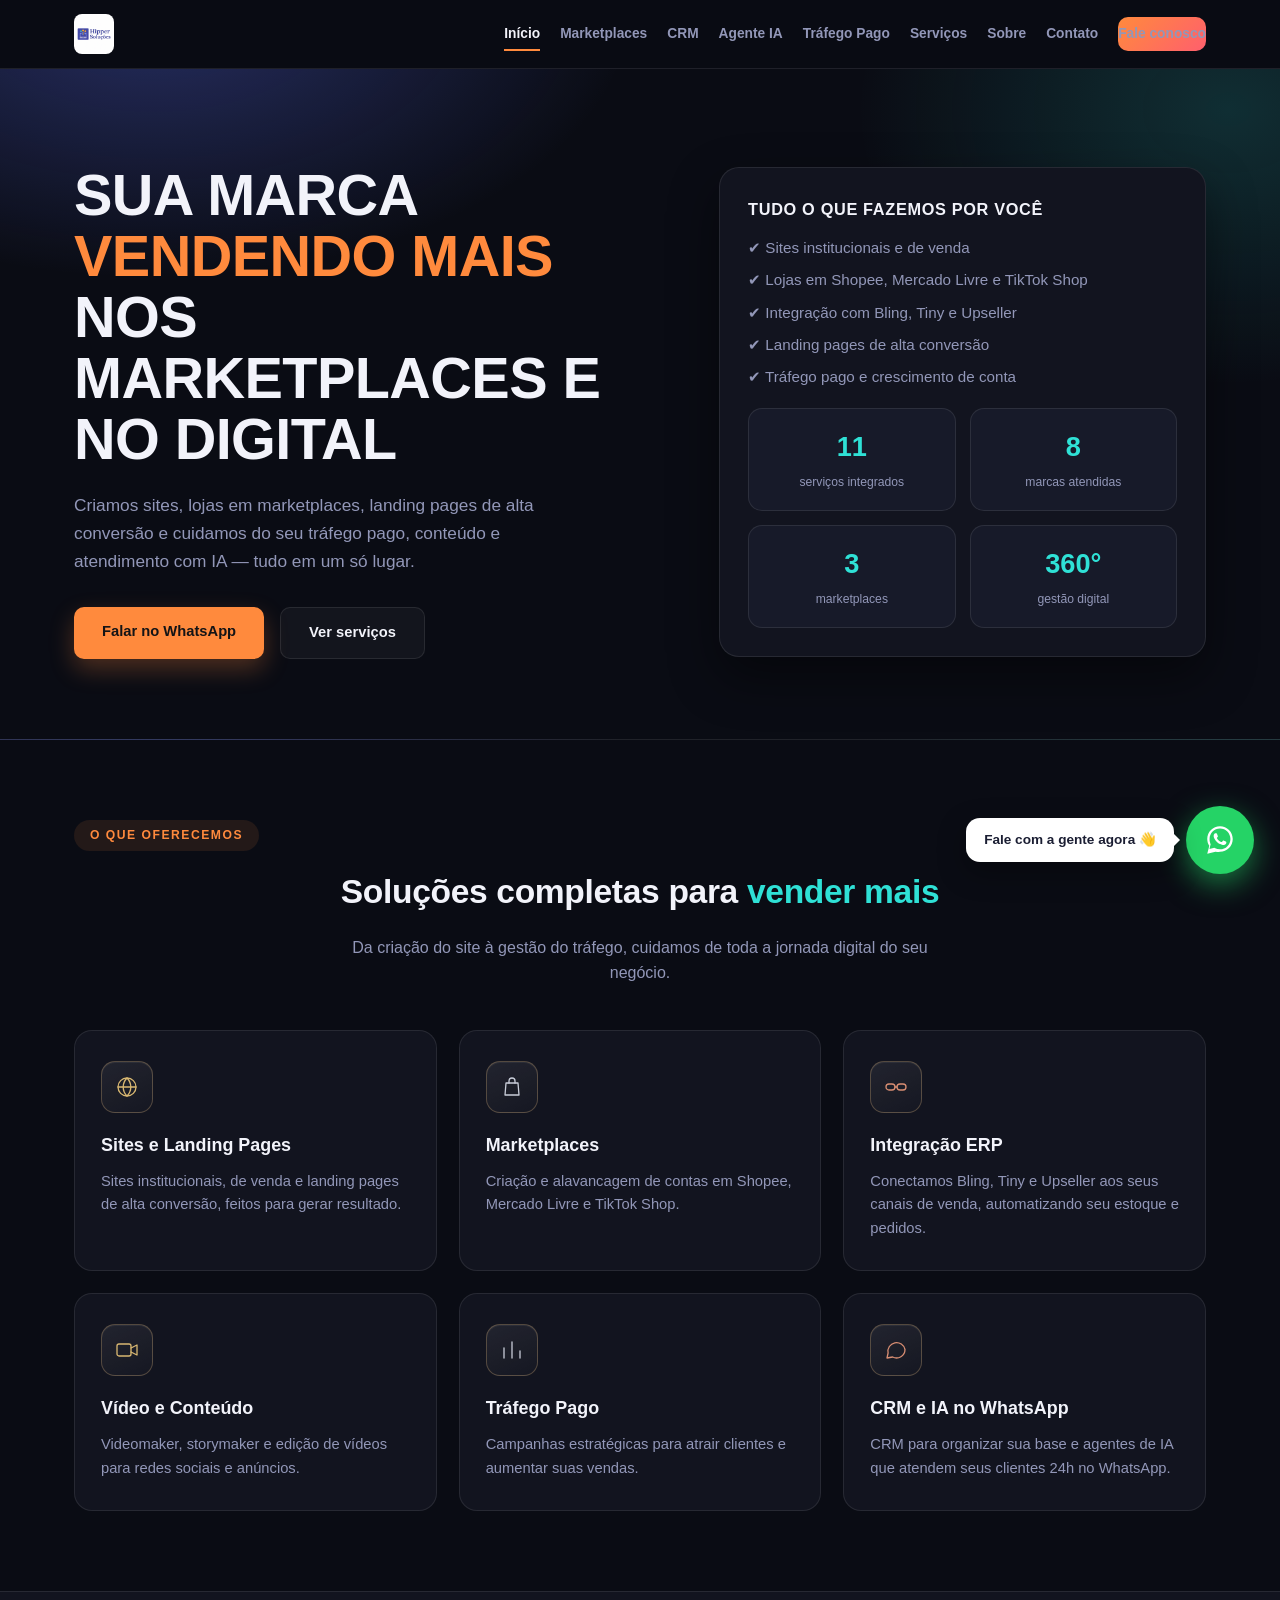
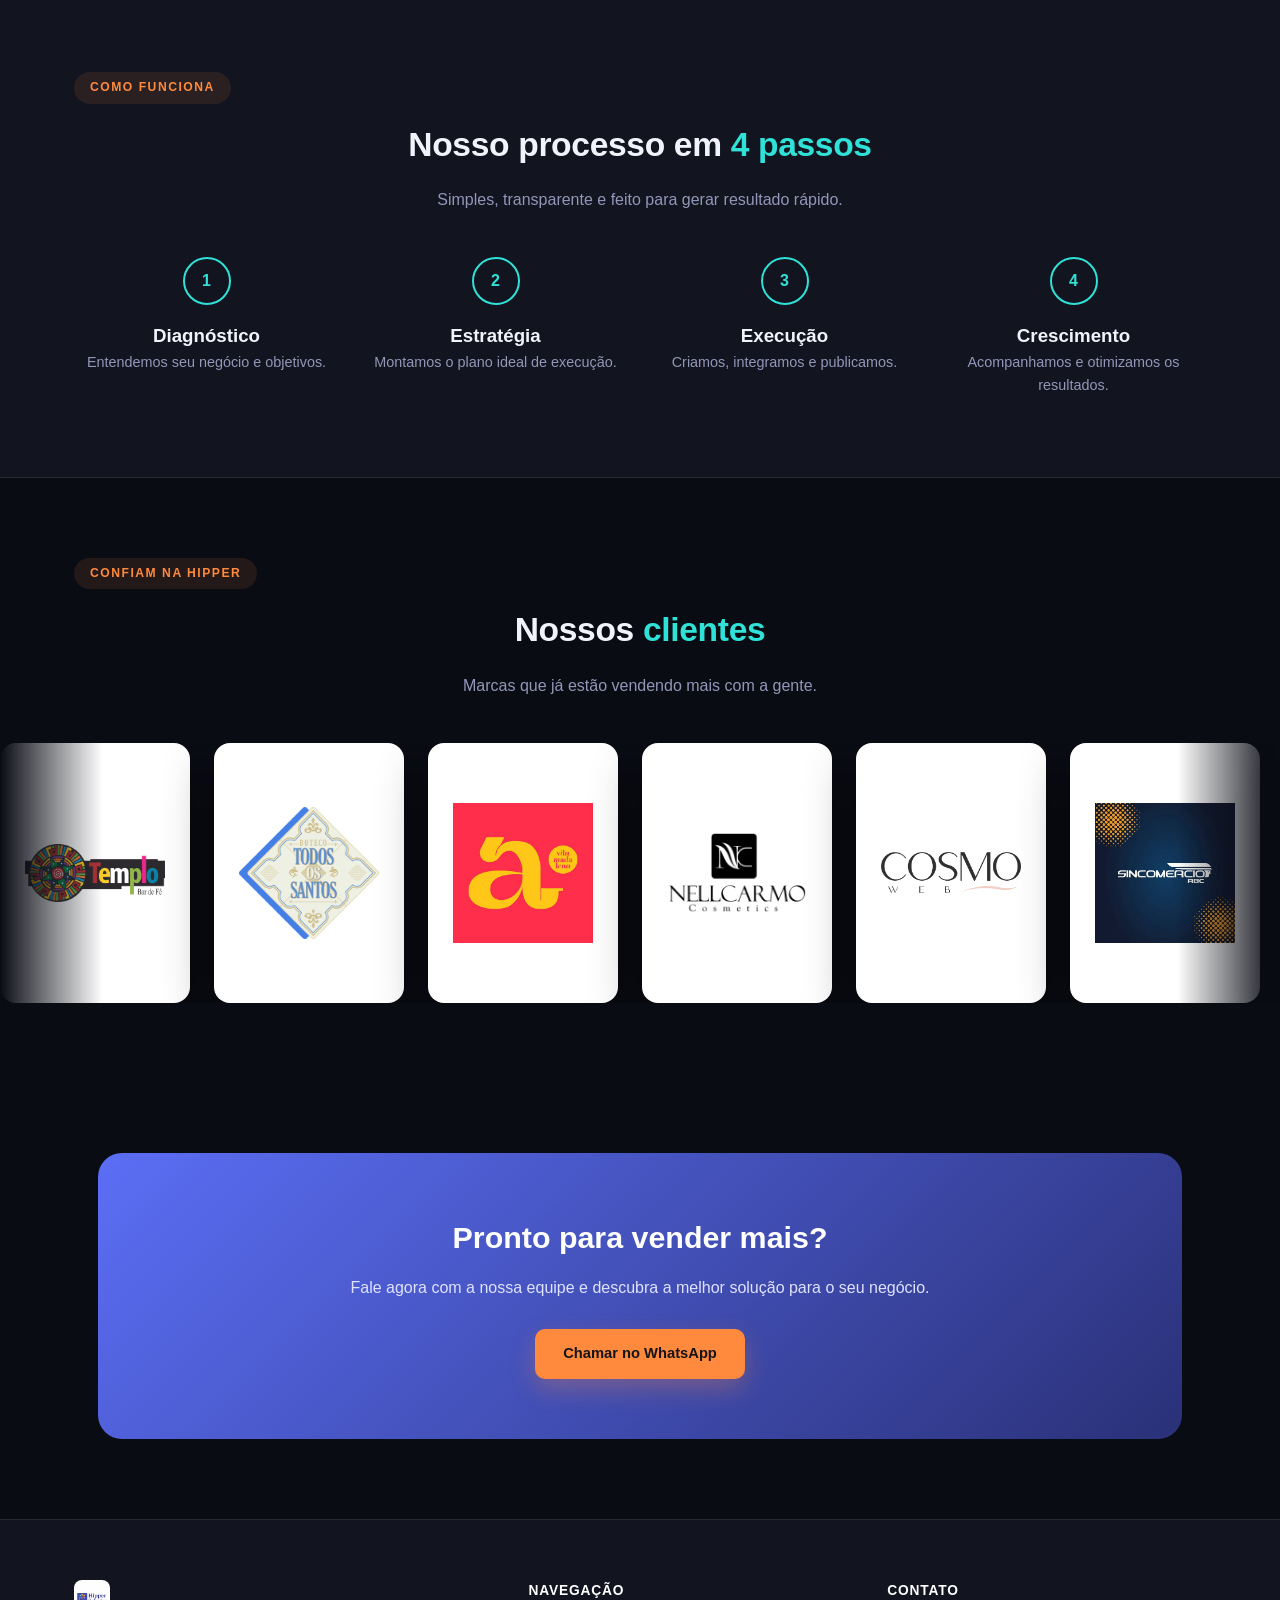
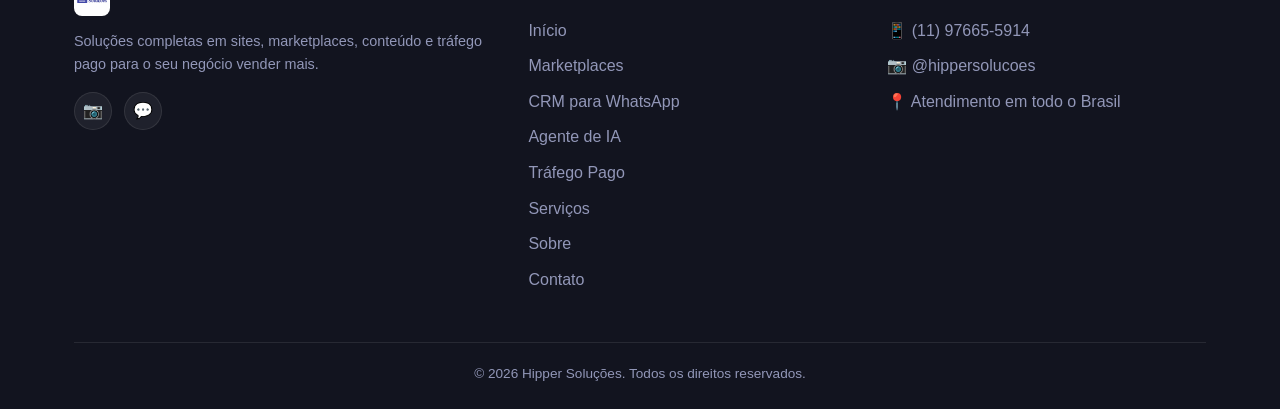
==== commit 11ef3ae0: "Adiciona Carnau Bar aos clientes e destaca botões de contato Botão "Fale conosco" ganha gradiente la" ====
--- a/index.html
+++ b/index.html
@@ -24,7 +24,7 @@
       <a href="servicos.html">Serviços</a>
       <a href="sobre.html">Sobre</a>
       <a href="contato.html">Contato</a>
-      <a href="contato.html" class="btn btn-primary">Fale conosco</a>
+      <a href="contato.html" class="btn btn-cta">Fale conosco</a>
     </nav>
     <button class="menu-toggle" aria-label="Abrir menu">
       <span></span><span></span><span></span>
@@ -160,6 +160,7 @@
       <div class="cliente-logo"><img src="assets/cliente-sincomercio.jpg" alt="Sincomércio ABC"></div>
       <div class="cliente-logo"><img src="assets/cliente-gtwvoip.jpg" alt="GTW VOIP"></div>
       <div class="cliente-logo"><img src="assets/cliente-qsolutions.jpg" alt="Q Solutions"></div>
+      <div class="cliente-logo"><img src="assets/cliente-carnau.jpg" alt="Carnau Bar"></div>
       <div class="cliente-logo"><img src="assets/cliente-bar-templo.png" alt="Templo Bar de Fé"></div>
       <div class="cliente-logo"><img src="assets/cliente-todos-os-santos.png" alt="Boteco Todos os Santos"></div>
       <div class="cliente-logo"><img src="assets/cliente-praca-a.jpg" alt="Praça A"></div>
@@ -168,6 +169,7 @@
       <div class="cliente-logo"><img src="assets/cliente-sincomercio.jpg" alt="Sincomércio ABC"></div>
       <div class="cliente-logo"><img src="assets/cliente-gtwvoip.jpg" alt="GTW VOIP"></div>
       <div class="cliente-logo"><img src="assets/cliente-qsolutions.jpg" alt="Q Solutions"></div>
+      <div class="cliente-logo"><img src="assets/cliente-carnau.jpg" alt="Carnau Bar"></div>
     </div>
   </div>
 </section>
@@ -226,7 +228,7 @@
 <div class="whatsapp-widget">
   <div class="whatsapp-bubble">Fale com a gente agora 👋</div>
   <a href="https://wa.me/5511976655914" target="_blank" class="whatsapp-float" aria-label="WhatsApp">
-    <svg width="30" height="30" viewBox="0 0 32 32" fill="currentColor"><path d="M16.001 3C9.373 3 4 8.373 4 15c0 2.386.703 4.607 1.912 6.474L4 29l7.727-1.877A11.94 11.94 0 0016 27c6.627 0 12-5.373 12-12S22.628 3 16.001 3zm0 21.818a9.78 9.78 0 01-4.99-1.363l-.358-.213-4.583 1.113 1.127-4.462-.234-.366A9.8 9.8 0 016.182 15c0-5.415 4.404-9.818 9.819-9.818 5.415 0 9.818 4.403 9.818 9.818 0 5.415-4.403 9.818-9.818 9.818zm5.373-7.354c-.294-.147-1.738-.858-2.008-.956-.27-.098-.466-.147-.662.147-.196.294-.759.956-.931 1.152-.171.196-.343.221-.637.074-.294-.147-1.242-.458-2.365-1.462-.874-.78-1.464-1.744-1.636-2.038-.171-.294-.018-.453.129-.6.133-.132.294-.343.441-.515.147-.171.196-.294.294-.49.098-.196.049-.368-.024-.515-.074-.147-.662-1.596-.907-2.186-.239-.573-.482-.495-.662-.504l-.564-.01c-.196 0-.515.074-.784.368-.27.294-1.03 1.006-1.03 2.453 0 1.446 1.055 2.844 1.201 3.04.147.196 2.077 3.17 5.032 4.445.703.303 1.251.484 1.678.62.705.224 1.347.192 1.854.117.566-.085 1.738-.71 1.983-1.395.245-.686.245-1.274.171-1.395-.073-.122-.269-.196-.563-.343z"/></svg>
+    <svg width="34" height="34" viewBox="0 0 32 32" fill="currentColor"><path d="M16.001 3C9.373 3 4 8.373 4 15c0 2.386.703 4.607 1.912 6.474L4 29l7.727-1.877A11.94 11.94 0 0016 27c6.627 0 12-5.373 12-12S22.628 3 16.001 3zm0 21.818a9.78 9.78 0 01-4.99-1.363l-.358-.213-4.583 1.113 1.127-4.462-.234-.366A9.8 9.8 0 016.182 15c0-5.415 4.404-9.818 9.819-9.818 5.415 0 9.818 4.403 9.818 9.818 0 5.415-4.403 9.818-9.818 9.818zm5.373-7.354c-.294-.147-1.738-.858-2.008-.956-.27-.098-.466-.147-.662.147-.196.294-.759.956-.931 1.152-.171.196-.343.221-.637.074-.294-.147-1.242-.458-2.365-1.462-.874-.78-1.464-1.744-1.636-2.038-.171-.294-.018-.453.129-.6.133-.132.294-.343.441-.515.147-.171.196-.294.294-.49.098-.196.049-.368-.024-.515-.074-.147-.662-1.596-.907-2.186-.239-.573-.482-.495-.662-.504l-.564-.01c-.196 0-.515.074-.784.368-.27.294-1.03 1.006-1.03 2.453 0 1.446 1.055 2.844 1.201 3.04.147.196 2.077 3.17 5.032 4.445.703.303 1.251.484 1.678.62.705.224 1.347.192 1.854.117.566-.085 1.738-.71 1.983-1.395.245-.686.245-1.274.171-1.395-.073-.122-.269-.196-.563-.343z"/></svg>
   </a>
 </div>
 <script src="js/script.js"></script>
--- a/css/style.css
+++ b/css/style.css
@@ -120,6 +120,21 @@
 
 .btn-outline:hover{background:rgba(255,255,255,0.08); border-color:rgba(255,255,255,0.2);}
 
+.btn-cta{
+  background:linear-gradient(135deg, var(--laranja), #FF5F6D);
+  color:#141416;
+  box-shadow:0 0 0 0 rgba(255,138,61,0.55);
+  animation:cta-glow 2.2s ease-in-out infinite;
+}
+
+.btn-cta:hover{transform:translateY(-2px) scale(1.03); box-shadow:0 14px 30px rgba(255,95,109,0.5);}
+
+@keyframes cta-glow{
+  0%{box-shadow:0 0 0 0 rgba(255,138,61,0.55);}
+  70%{box-shadow:0 0 0 10px rgba(255,138,61,0);}
+  100%{box-shadow:0 0 0 0 rgba(255,138,61,0);}
+}
+
 .menu-toggle{
   display:none;
   flex-direction:column;
@@ -368,7 +383,7 @@
   display:flex;
   gap:24px;
   width:max-content;
-  animation:clientes-scroll 56s linear infinite;
+  animation:clientes-scroll 63s linear infinite;
 }
 
 .clientes-marquee:hover .clientes-track{animation-play-state:paused;}
@@ -495,20 +510,31 @@
 }
 
 .whatsapp-float{
-  width:60px; height:60px;
+  width:68px; height:68px;
   background:#25D366;
   border-radius:50%;
   display:flex; align-items:center; justify-content:center;
-  box-shadow:0 8px 24px rgba(37,211,102,0.45);
+  box-shadow:0 10px 30px rgba(37,211,102,0.55);
   color:#fff;
-  animation:pulse 2.4s infinite;
+  animation:pulse 2.2s infinite, wiggle 5s ease-in-out infinite;
   flex-shrink:0;
 }
 
+.whatsapp-float:hover{box-shadow:0 14px 36px rgba(37,211,102,0.7);}
+
 @keyframes pulse{
-  0%{box-shadow:0 0 0 0 rgba(37,211,102,0.45);}
-  70%{box-shadow:0 0 0 16px rgba(37,211,102,0);}
+  0%{box-shadow:0 0 0 0 rgba(37,211,102,0.55);}
+  70%{box-shadow:0 0 0 18px rgba(37,211,102,0);}
   100%{box-shadow:0 0 0 0 rgba(37,211,102,0);}
+}
+
+@keyframes wiggle{
+  0%, 88%, 100%{transform:rotate(0);}
+  90%{transform:rotate(-10deg);}
+  92%{transform:rotate(10deg);}
+  94%{transform:rotate(-8deg);}
+  96%{transform:rotate(6deg);}
+  98%{transform:rotate(0);}
 }
 
 @media (max-width:600px){
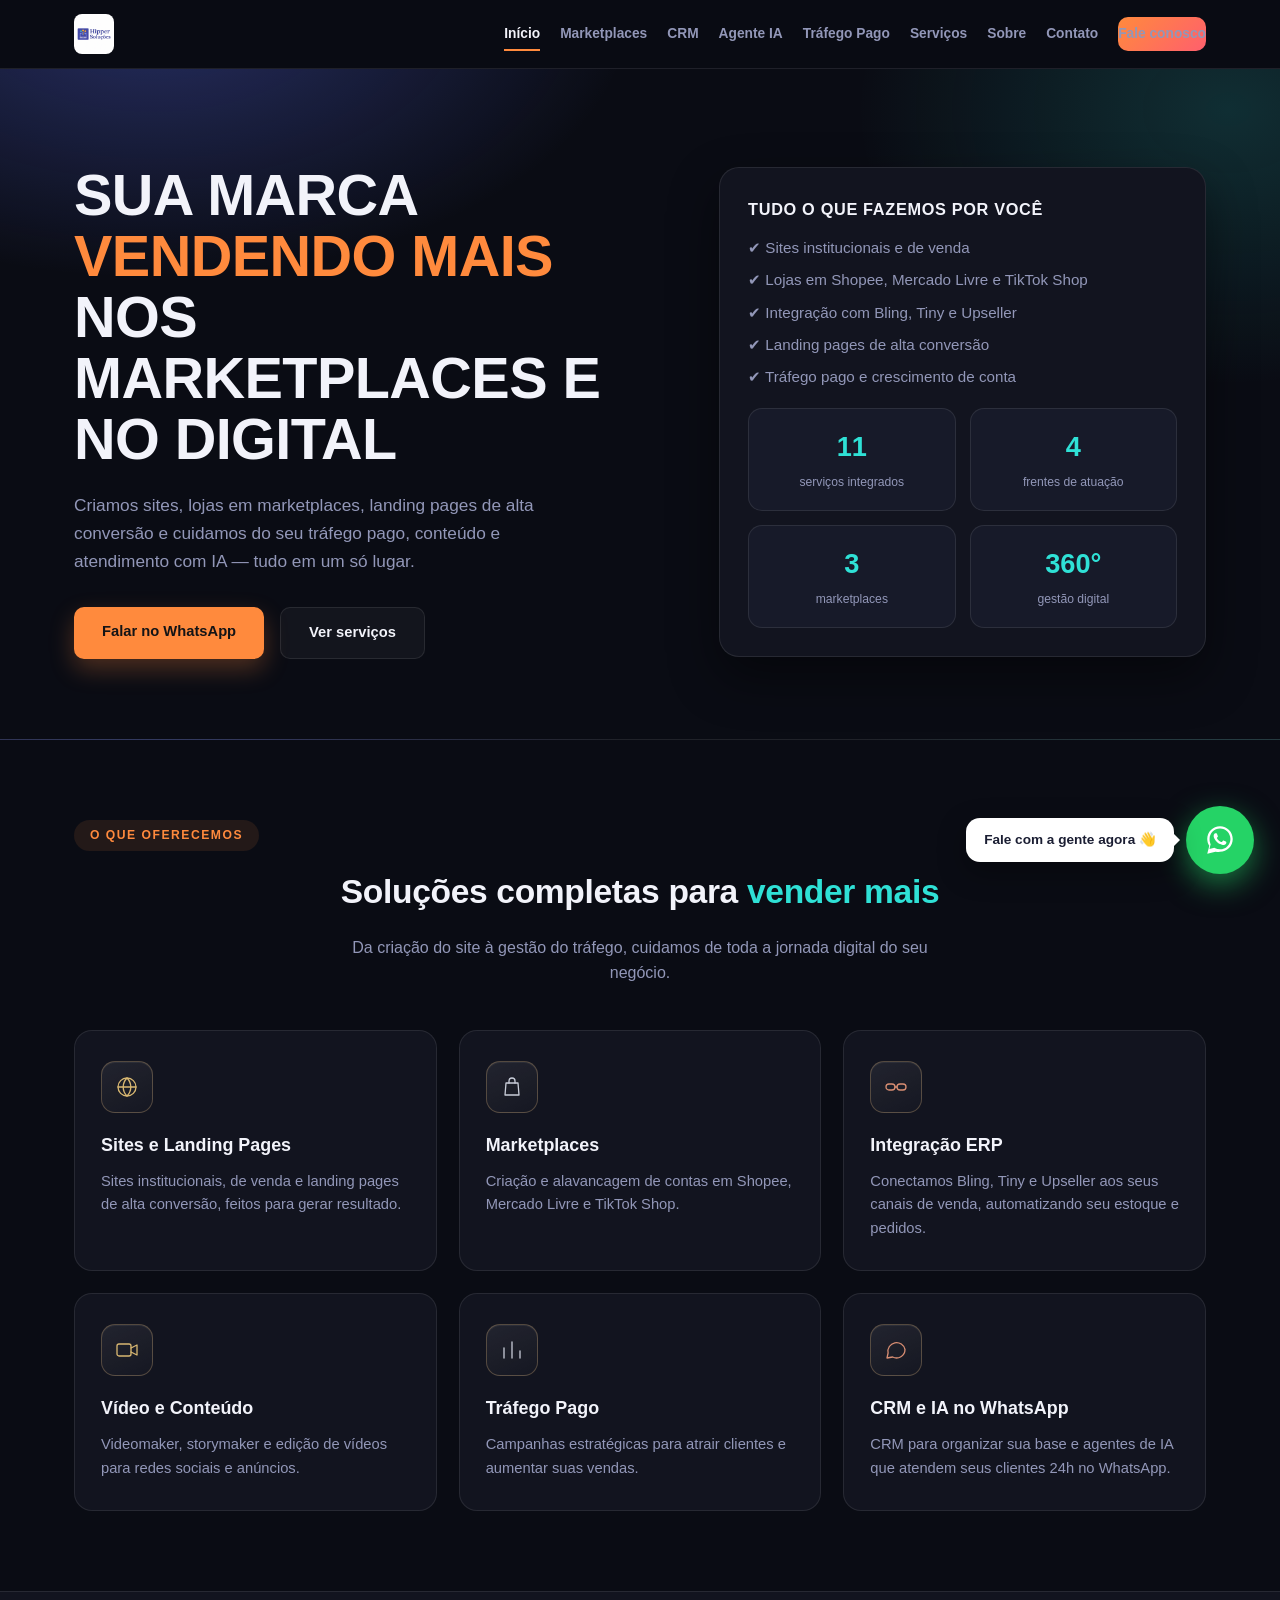
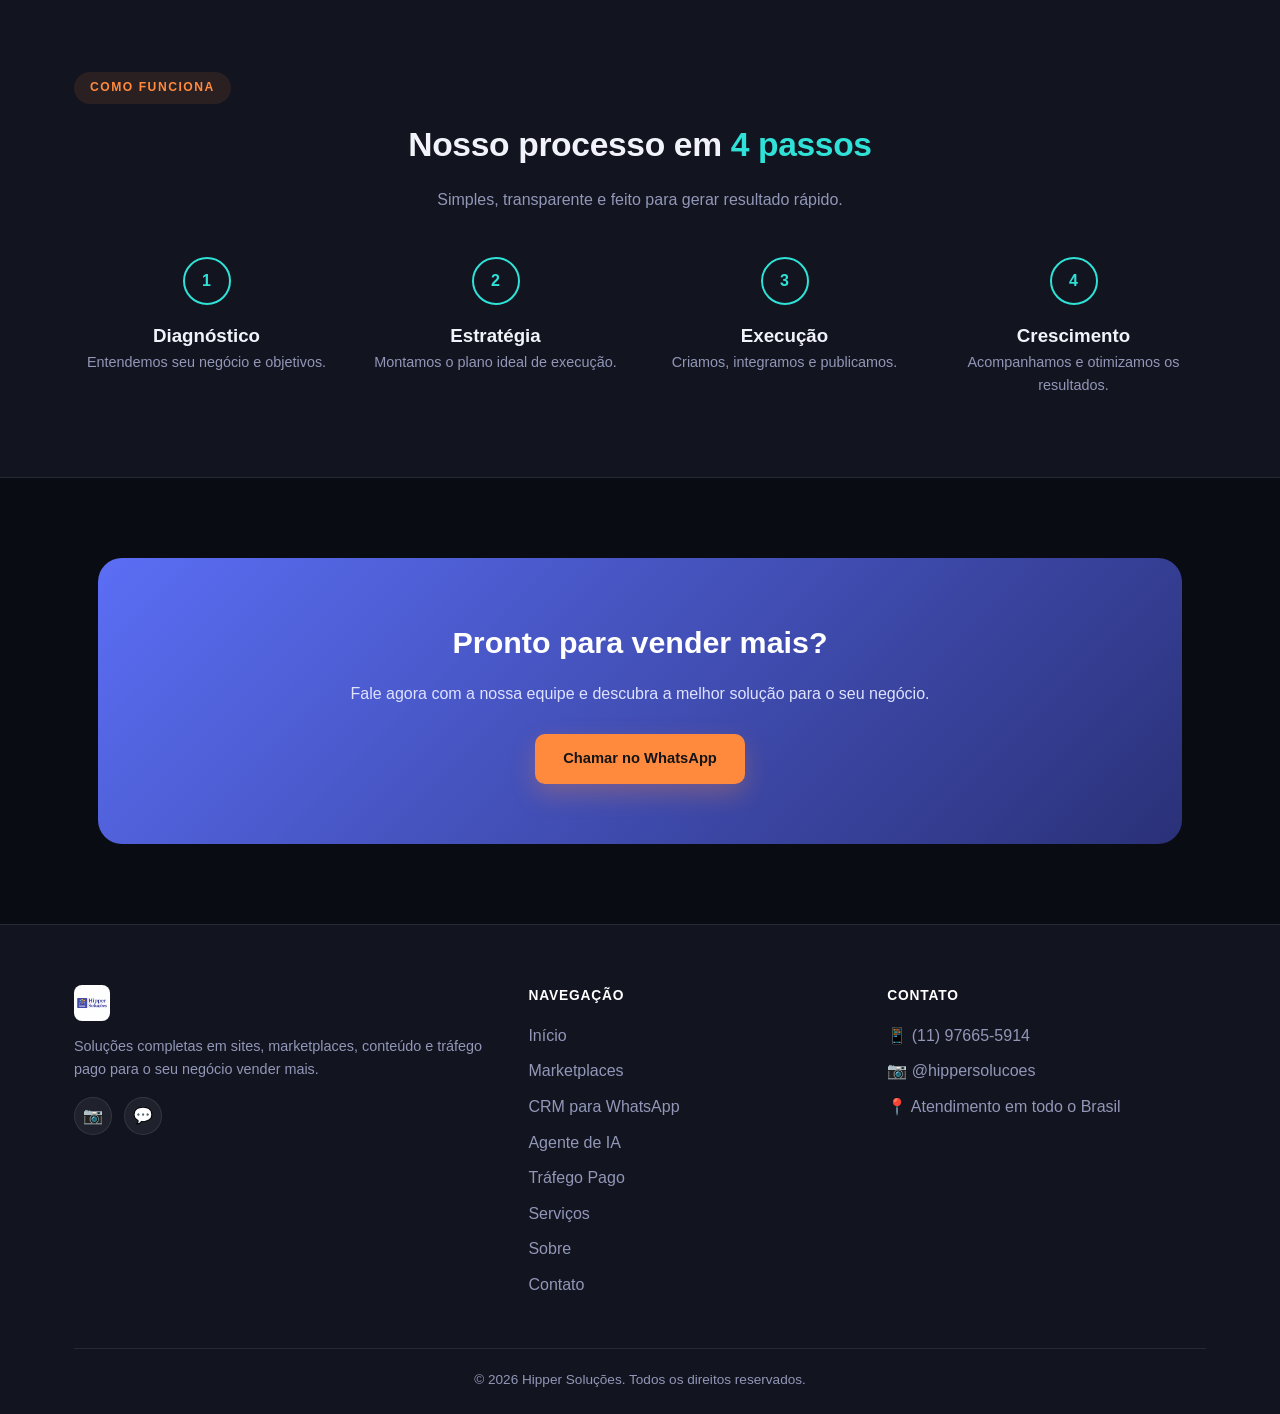
==== commit 85f15b31: "Oculta seção de clientes atendidos na home A seção "Nossos clientes" fica comentada no HTML (fácil d" ====
--- a/index.html
+++ b/index.html
@@ -1,6 +1,14 @@
 <!DOCTYPE html>
 <html lang="pt-BR">
 <head>
+<!-- Google tag (gtag.js) -->
+<script async src="https://www.googletagmanager.com/gtag/js?id=G-HLM7G4MR8B"></script>
+<script>
+  window.dataLayer = window.dataLayer || [];
+  function gtag(){dataLayer.push(arguments);}
+  gtag("js", new Date());
+  gtag("config", "G-HLM7G4MR8B");
+</script>
 <meta charset="UTF-8">
 <meta name="viewport" content="width=device-width, initial-scale=1.0">
 <title>Hipper Soluções | Marketplaces, Sites e Tráfego Pago</title>
@@ -53,7 +61,7 @@
       </ul>
       <div class="mini-stats">
         <div class="mini-stat"><b>11</b><span>serviços integrados</span></div>
-        <div class="mini-stat"><b>8</b><span>marcas atendidas</span></div>
+        <div class="mini-stat"><b>4</b><span>frentes de atuação</span></div>
         <div class="mini-stat"><b>3</b><span>marketplaces</span></div>
         <div class="mini-stat"><b>360°</b><span>gestão digital</span></div>
       </div>
@@ -144,6 +152,7 @@
   </div>
 </section>
 
+<!-- SEÇÃO "NOSSOS CLIENTES" OCULTA. Para voltar a exibir, apague este comentário (início e fim).
 <section class="clientes-section">
   <div class="container">
     <div class="section-tag center">Confiam na Hipper</div>
@@ -173,6 +182,9 @@
     </div>
   </div>
 </section>
+FIM DA SEÇÃO OCULTA -->
+
+
 
 <section>
   <div class="container">
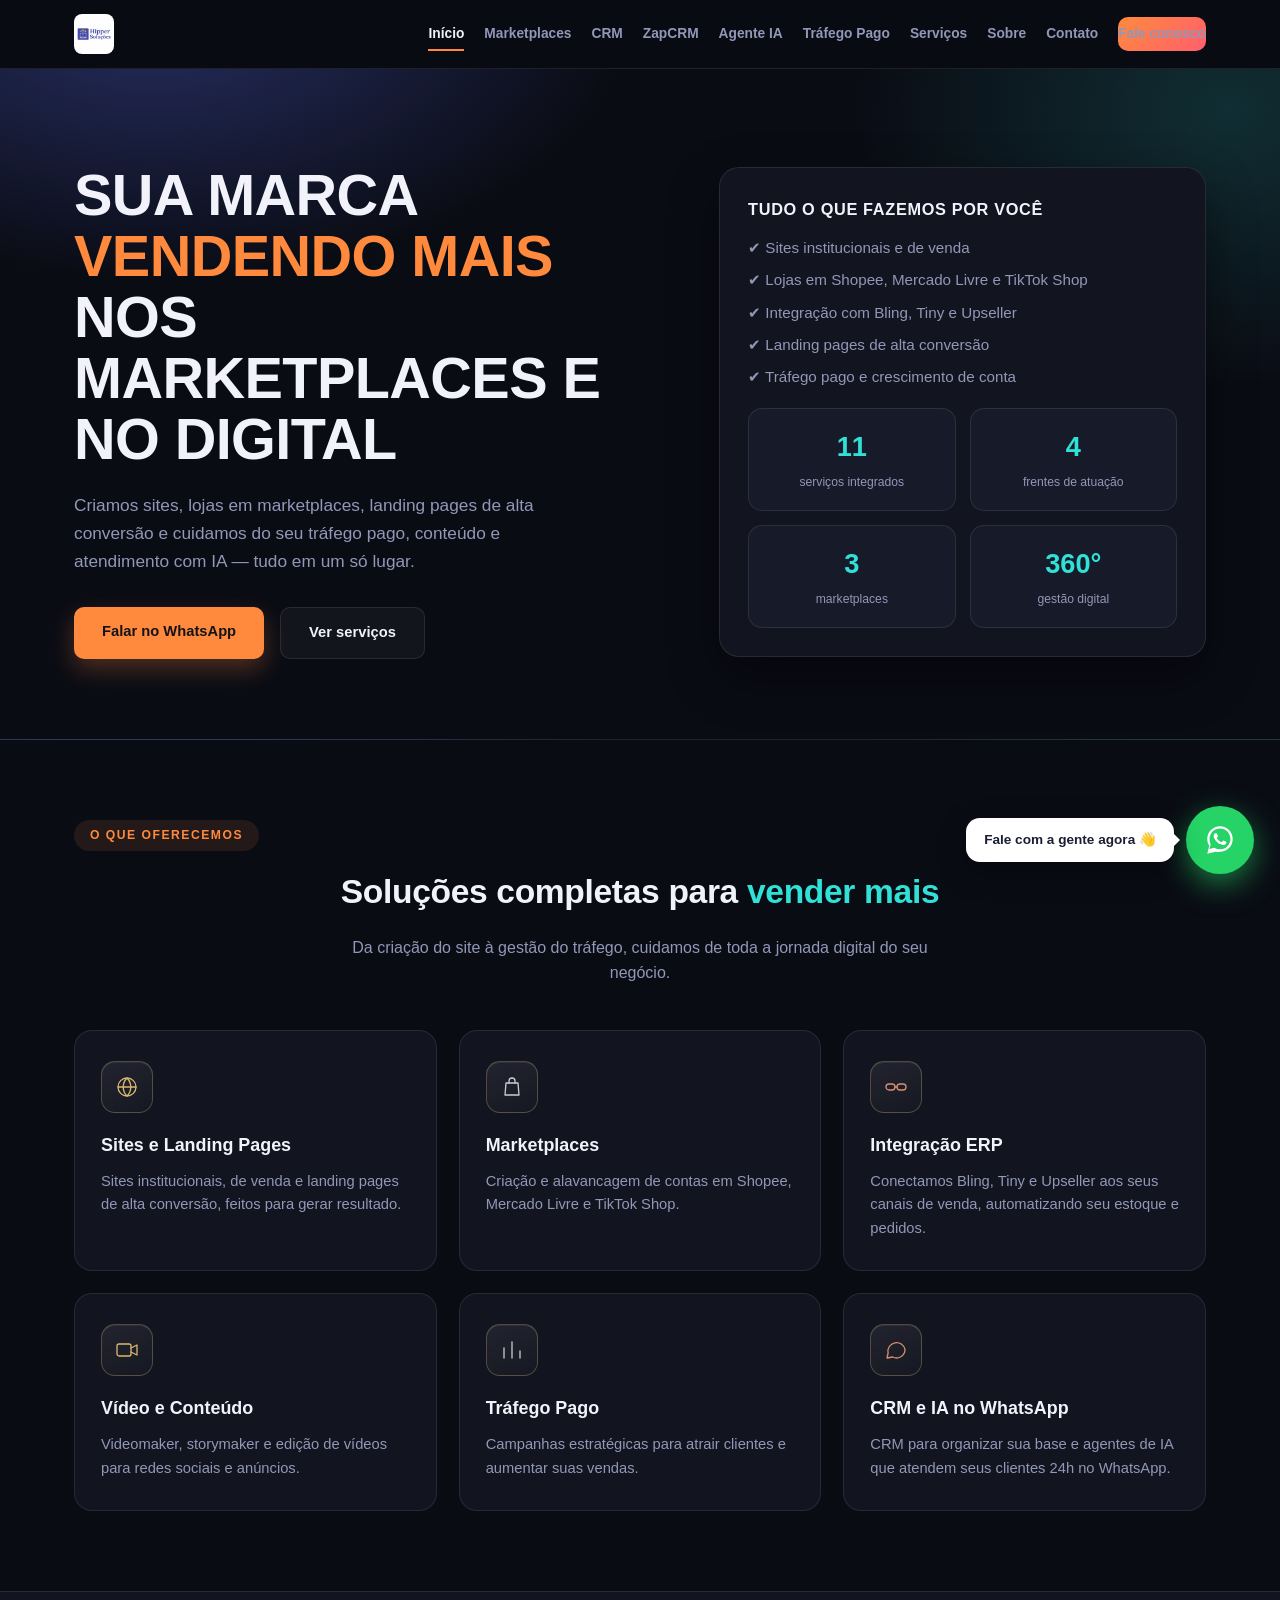
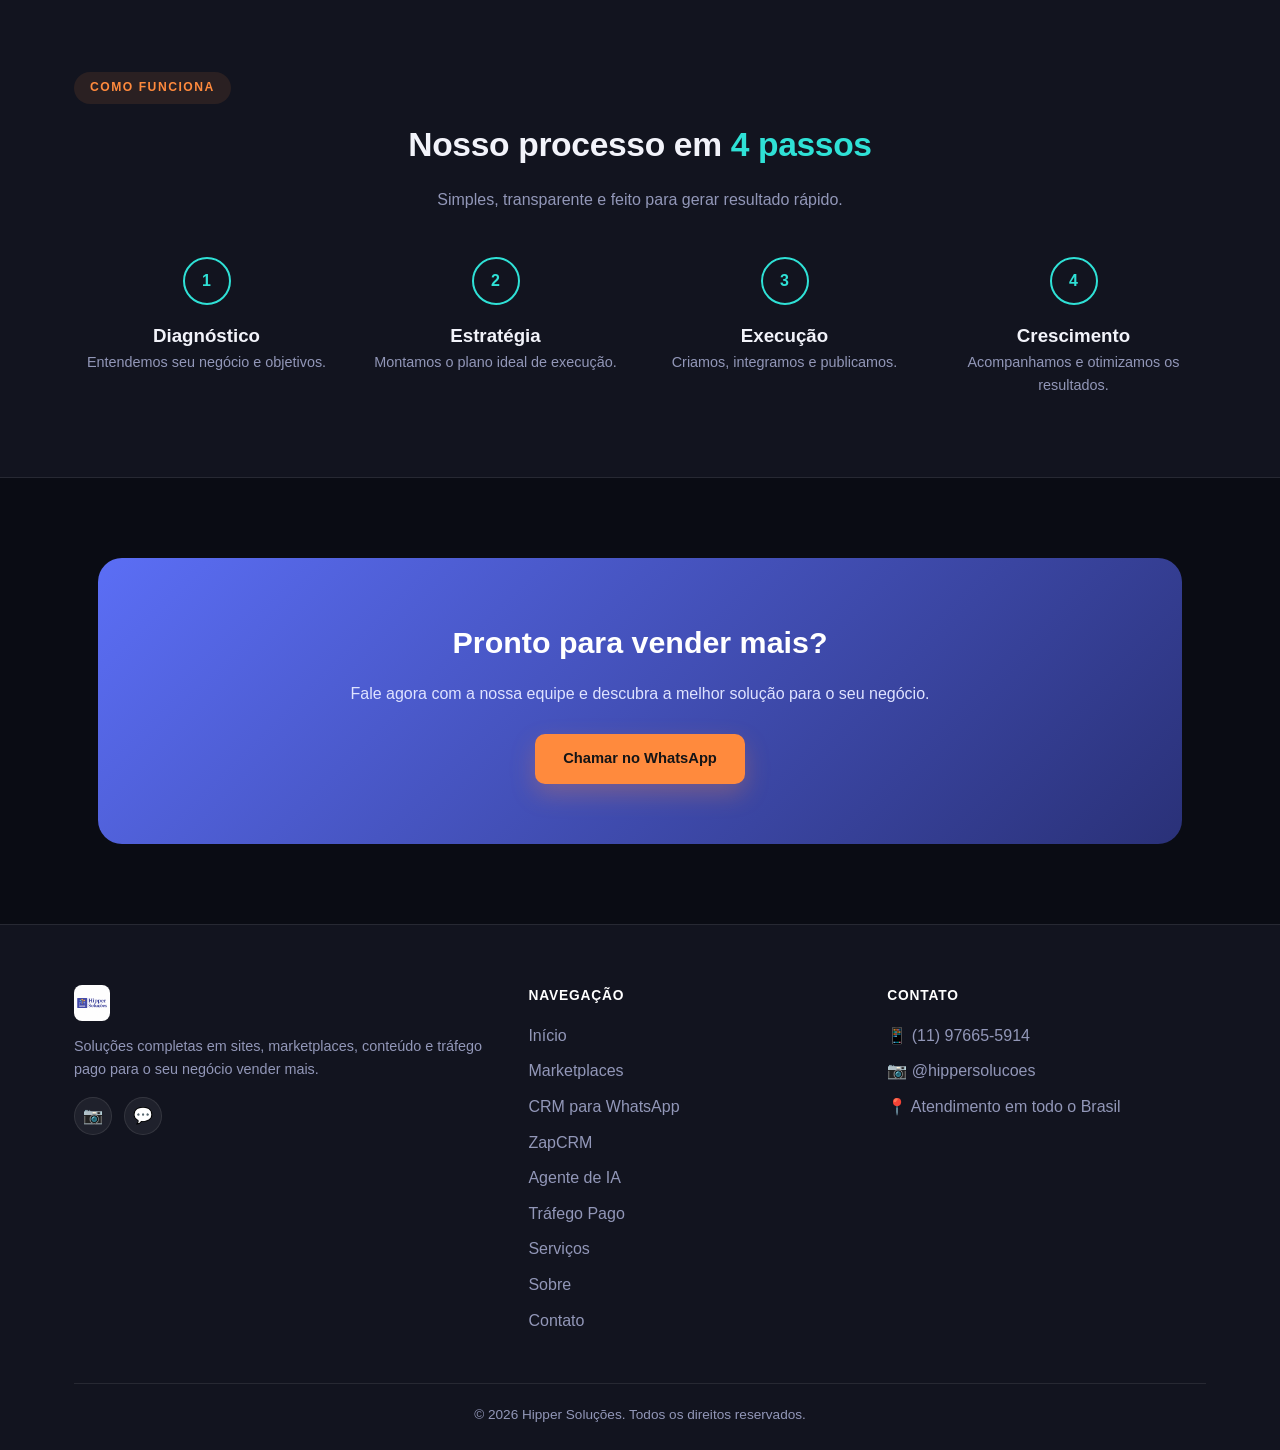
==== commit 2d25547e: "Página do ZapCRM com planos e sugestão nas páginas de CRM e Agente de IA Co-Authored-By: Claude Opus" ====
--- a/index.html
+++ b/index.html
@@ -27,6 +27,7 @@
       <a href="index.html" class="active">Início</a>
       <a href="marketplaces.html">Marketplaces</a>
       <a href="crm-whatsapp.html">CRM</a>
+      <a href="zapcrm.html">ZapCRM</a>
       <a href="ia-whatsapp.html">Agente IA</a>
       <a href="trafego-pago.html">Tráfego Pago</a>
       <a href="servicos.html">Serviços</a>
@@ -215,6 +216,7 @@
           <li><a href="index.html">Início</a></li>
           <li><a href="marketplaces.html">Marketplaces</a></li>
           <li><a href="crm-whatsapp.html">CRM para WhatsApp</a></li>
+          <li><a href="zapcrm.html">ZapCRM</a></li>
           <li><a href="ia-whatsapp.html">Agente de IA</a></li>
           <li><a href="trafego-pago.html">Tráfego Pago</a></li>
           <li><a href="servicos.html">Serviços</a></li>
--- a/css/style.css
+++ b/css/style.css
@@ -628,3 +628,44 @@
   .hero h1{font-size:2rem;}
   .cta-banda{margin:0 12px; padding:40px 22px;}
 }
+
+/* ===== ZapCRM ===== */
+.btn-entrar{padding:10px 18px;}
+.zap-nota{color:var(--texto-claro); font-size:.85rem; margin-top:14px;}
+.zap-chat{display:flex; flex-direction:column; gap:12px;}
+.zap-msg{max-width:85%; padding:12px 14px; border-radius:14px; font-size:.95rem; line-height:1.45;}
+.zap-msg em{display:block; font-style:normal; font-size:.72rem; color:var(--texto-claro); margin-top:4px; text-align:right;}
+.zap-cliente{align-self:flex-start; background:var(--surface-2); border:1px solid var(--linha); border-top-left-radius:4px;}
+.zap-ia{align-self:flex-end; background:linear-gradient(135deg, rgba(91,110,245,.35), rgba(47,225,214,.25)); border:1px solid rgba(125,139,255,.4); border-top-right-radius:4px;}
+.zap-aviso{font-size:.82rem; color:var(--laranja); border:1px dashed rgba(255,138,61,.5); border-radius:10px; padding:10px 12px; text-align:center;}
+.planos{display:grid; grid-template-columns:repeat(3,1fr); gap:24px; align-items:stretch; margin-top:10px;}
+.plano{position:relative; display:flex; flex-direction:column; gap:14px; background:var(--surface-2); border:1px solid var(--linha); border-radius:20px; padding:32px 28px;}
+.plano h3{font-size:1.2rem;}
+.plano-preco{font-size:2.4rem; font-weight:800;}
+.plano-preco span{font-size:1rem; color:var(--texto-claro); font-weight:500;}
+.plano ul{list-style:none; padding:0; margin:0; display:grid; gap:10px; color:var(--texto-claro); font-size:.95rem; flex:1;}
+.plano li::before{content:"✓"; color:var(--turquesa); font-weight:700; margin-right:8px;}
+.plano .btn{text-align:center; justify-content:center;}
+.plano-destaque{border:2px solid var(--azul-royal); box-shadow:0 20px 60px rgba(91,110,245,.25);}
+.plano-selo{position:absolute; top:-13px; left:50%; transform:translateX(-50%); background:var(--laranja); color:#1a0f05; font-size:.75rem; font-weight:700; padding:5px 14px; border-radius:999px; white-space:nowrap;}
+.zap-rodape-planos{margin-top:26px; font-size:.88rem;}
+.zap-rodape-planos a{color:var(--azul-claro);}
+.faq{max-width:760px; margin:0 auto; display:grid; gap:12px;}
+.faq details{background:var(--surface); border:1px solid var(--linha); border-radius:14px; padding:18px 22px;}
+.faq summary{cursor:pointer; font-weight:600;}
+.faq details p{color:var(--texto-claro); margin-top:10px; font-size:.95rem;}
+@media (max-width:1100px){ .planos{grid-template-columns:1fr; max-width:460px; margin-left:auto; margin-right:auto;} }
+
+/* Sugestão do ZapCRM nas páginas de CRM e Agente de IA */
+.zap-sugestao-sec{padding-bottom:0}
+.zap-sugestao{display:flex;align-items:center;justify-content:space-between;gap:32px;padding:36px 40px;border-radius:20px;background:linear-gradient(135deg,rgba(47,225,214,.10),rgba(0,0,0,0) 60%),var(--surface);border:1px solid rgba(47,225,214,.35);color:inherit;text-decoration:none;transition:transform .2s,border-color .2s}
+.zap-sugestao:hover{transform:translateY(-3px);border-color:rgba(47,225,214,.7)}
+.zap-sugestao h2{font-size:1.6rem;margin:6px 0 10px}
+.zap-sugestao h2 span{color:var(--turquesa)}
+.zap-sugestao p{color:var(--texto-claro);max-width:640px}
+.zap-sugestao ul{display:flex;flex-wrap:wrap;gap:8px 20px;margin-top:14px;color:var(--texto-claro);font-size:.9rem;list-style:none;padding:0}
+.zap-sugestao .btn{flex-shrink:0}
+@media (max-width:768px){
+  .zap-sugestao{flex-direction:column;align-items:flex-start;padding:28px 22px}
+  .zap-sugestao h2{font-size:1.3rem}
+}
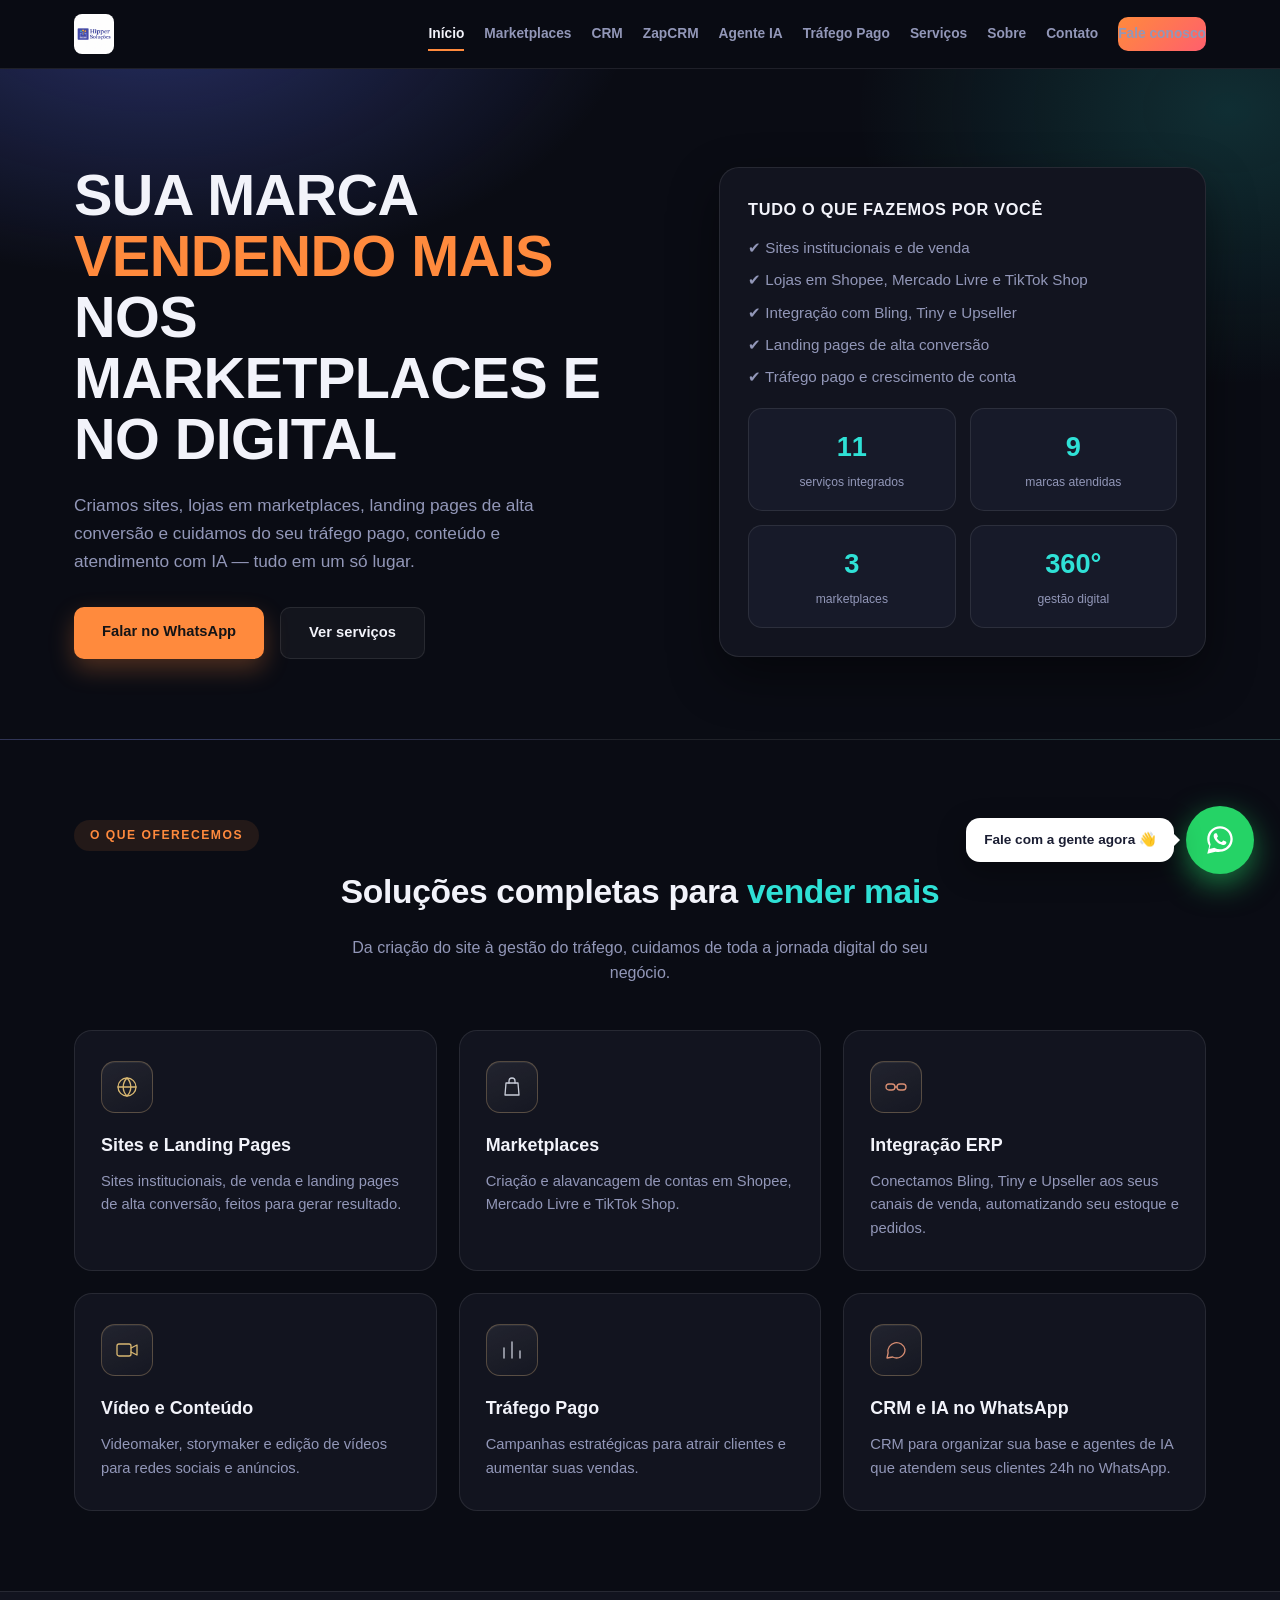
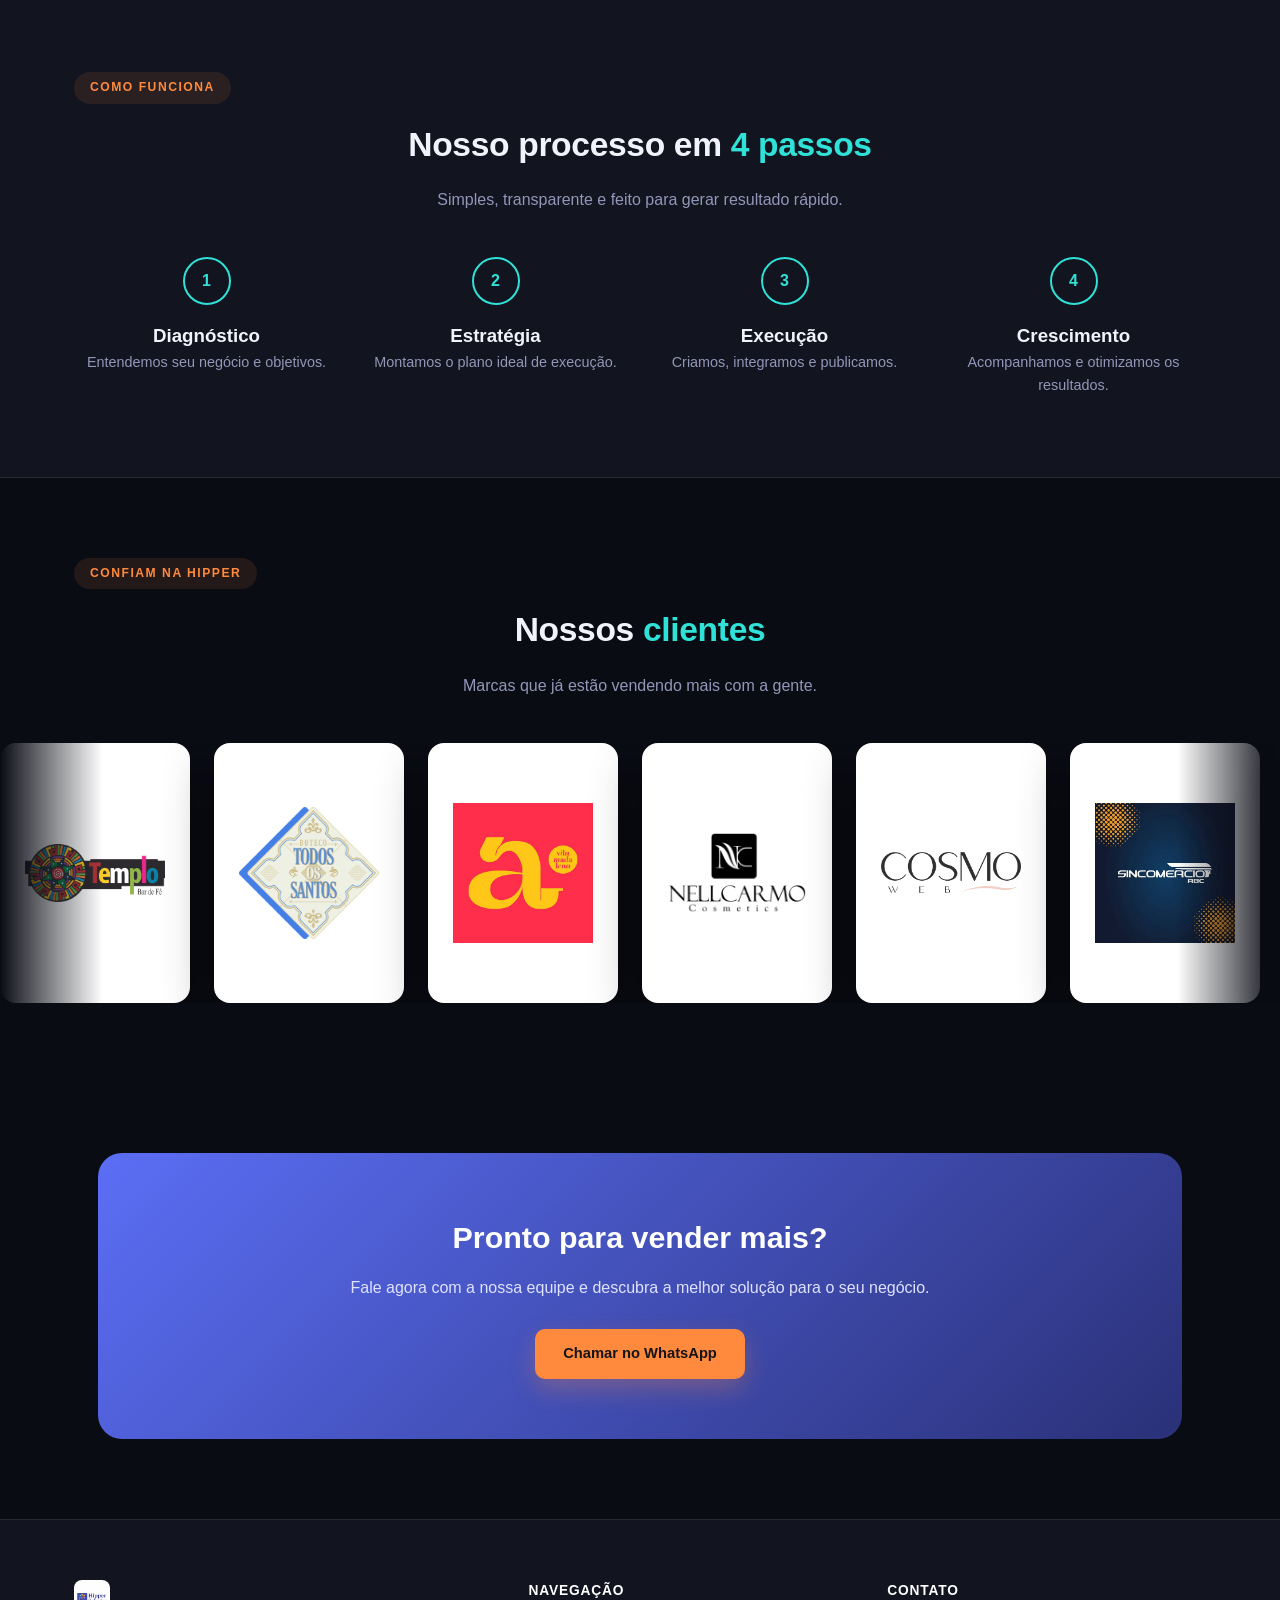
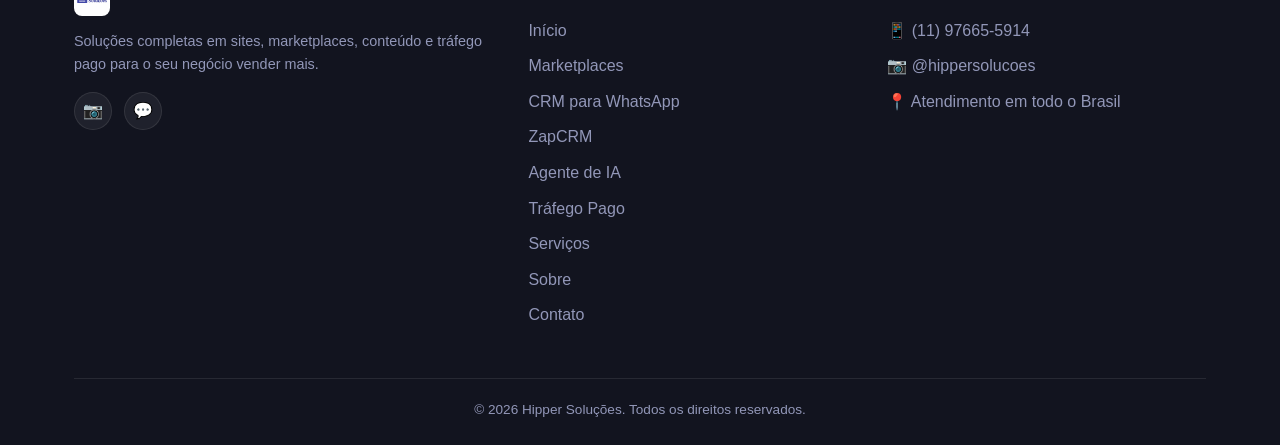
==== commit b6df7384: "Restaura seção de clientes atendidos na home Volta o carrossel "Nossos clientes" e o contador de mar" ====
--- a/index.html
+++ b/index.html
@@ -62,7 +62,7 @@
       </ul>
       <div class="mini-stats">
         <div class="mini-stat"><b>11</b><span>serviços integrados</span></div>
-        <div class="mini-stat"><b>4</b><span>frentes de atuação</span></div>
+        <div class="mini-stat"><b>9</b><span>marcas atendidas</span></div>
         <div class="mini-stat"><b>3</b><span>marketplaces</span></div>
         <div class="mini-stat"><b>360°</b><span>gestão digital</span></div>
       </div>
@@ -153,7 +153,6 @@
   </div>
 </section>
 
-<!-- SEÇÃO "NOSSOS CLIENTES" OCULTA. Para voltar a exibir, apague este comentário (início e fim).
 <section class="clientes-section">
   <div class="container">
     <div class="section-tag center">Confiam na Hipper</div>
@@ -183,7 +182,6 @@
     </div>
   </div>
 </section>
-FIM DA SEÇÃO OCULTA -->
 
 
 
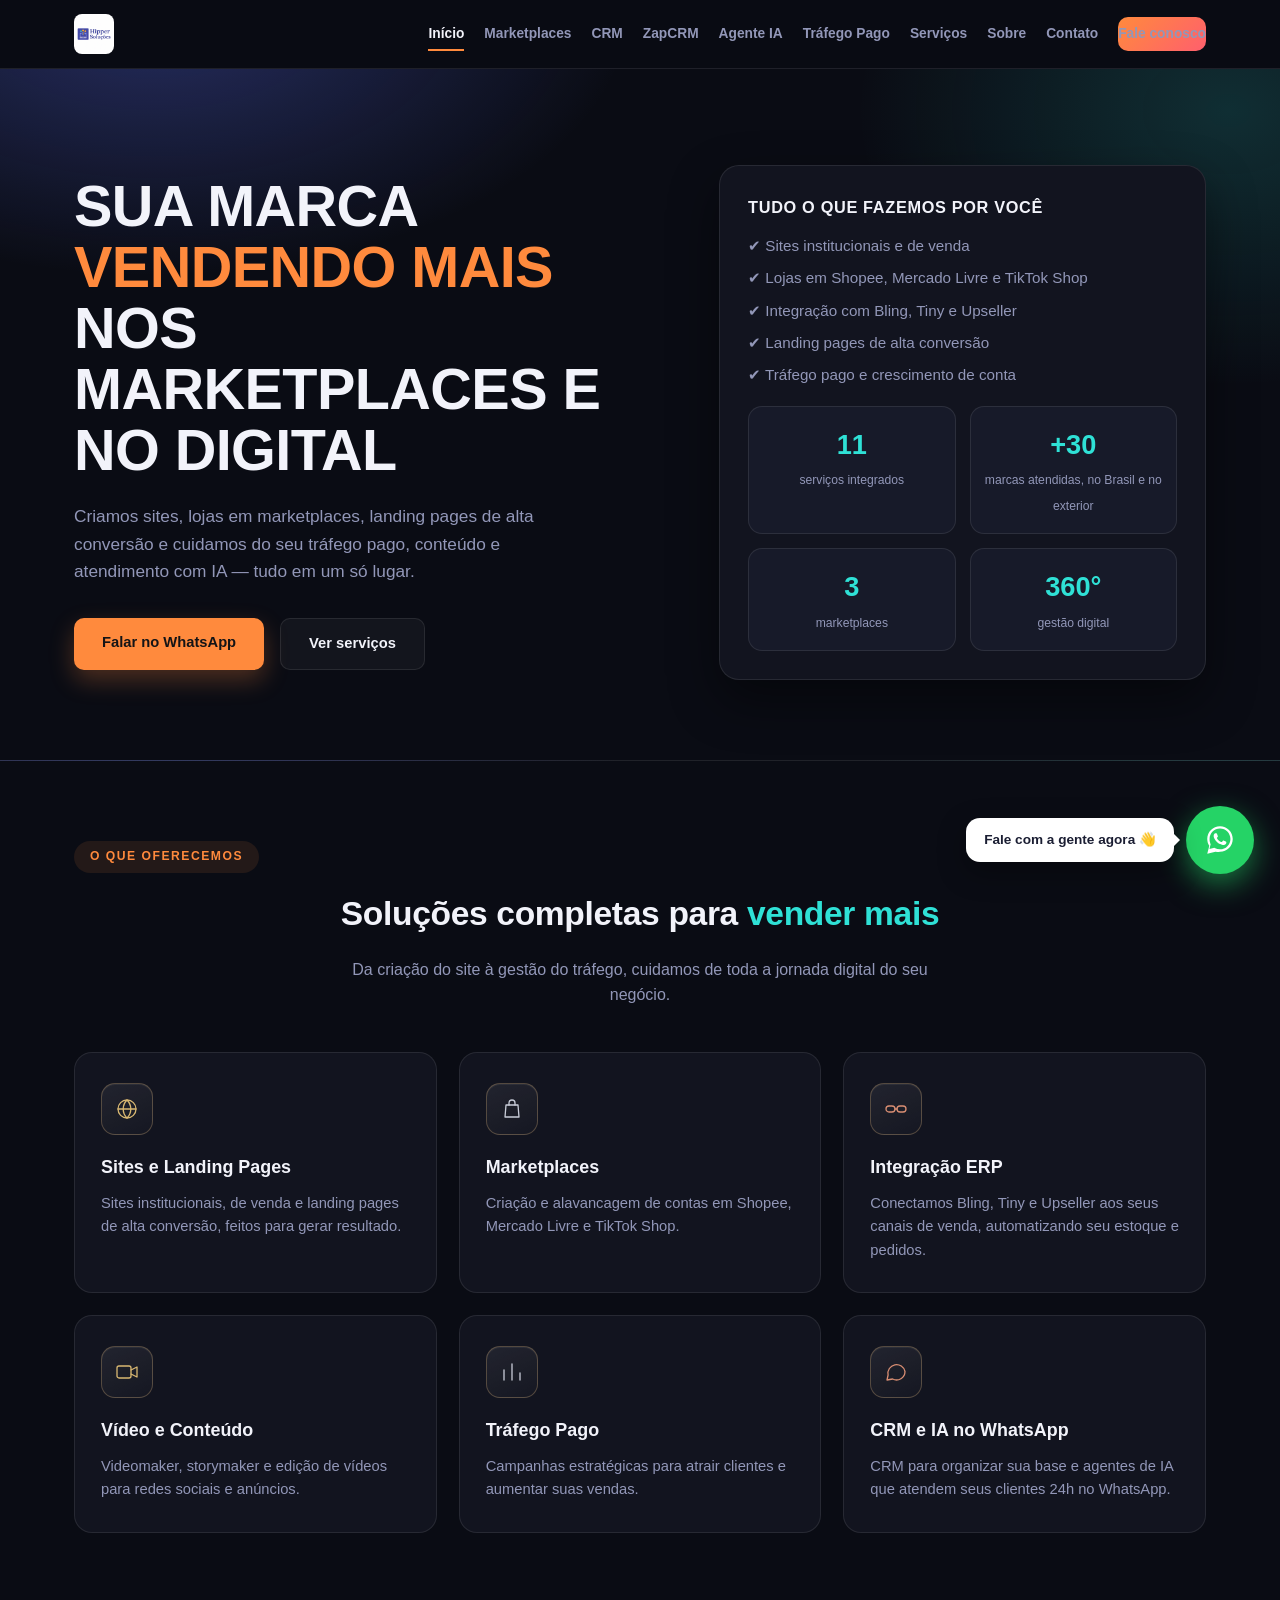
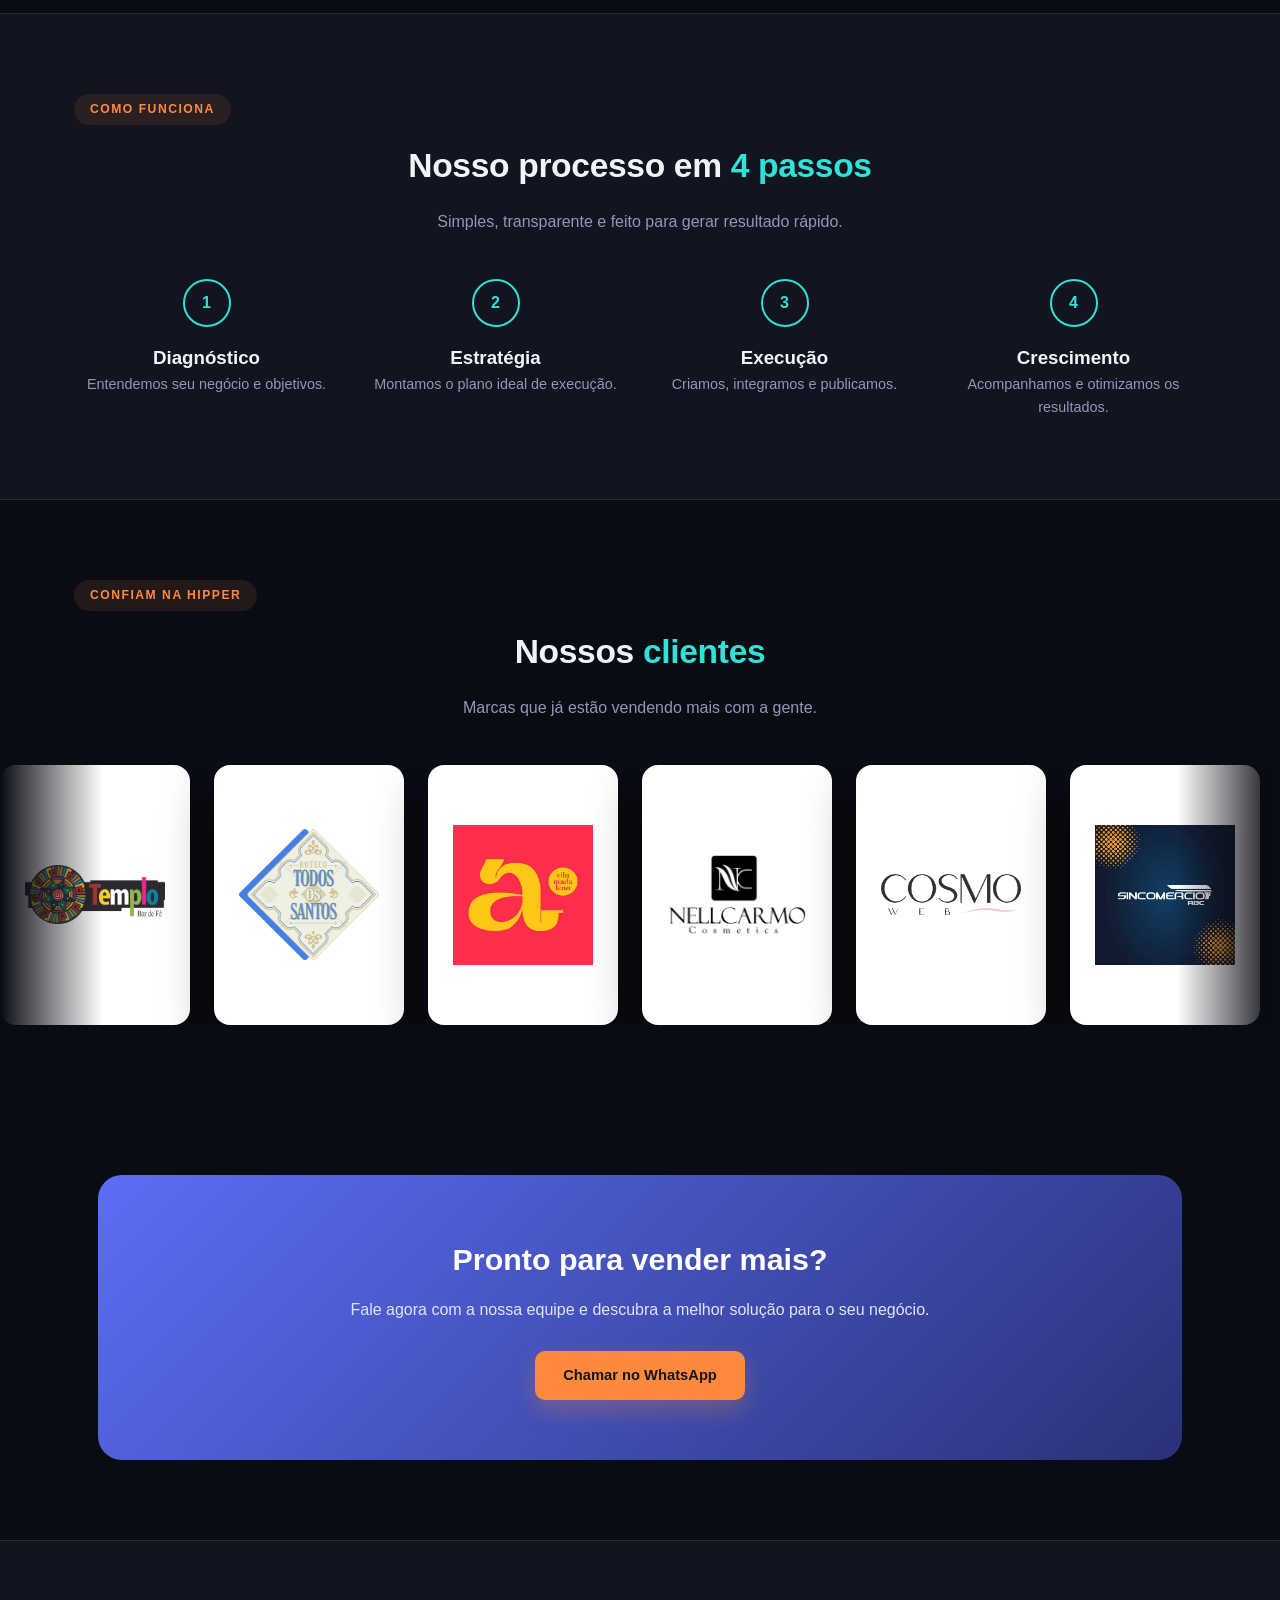
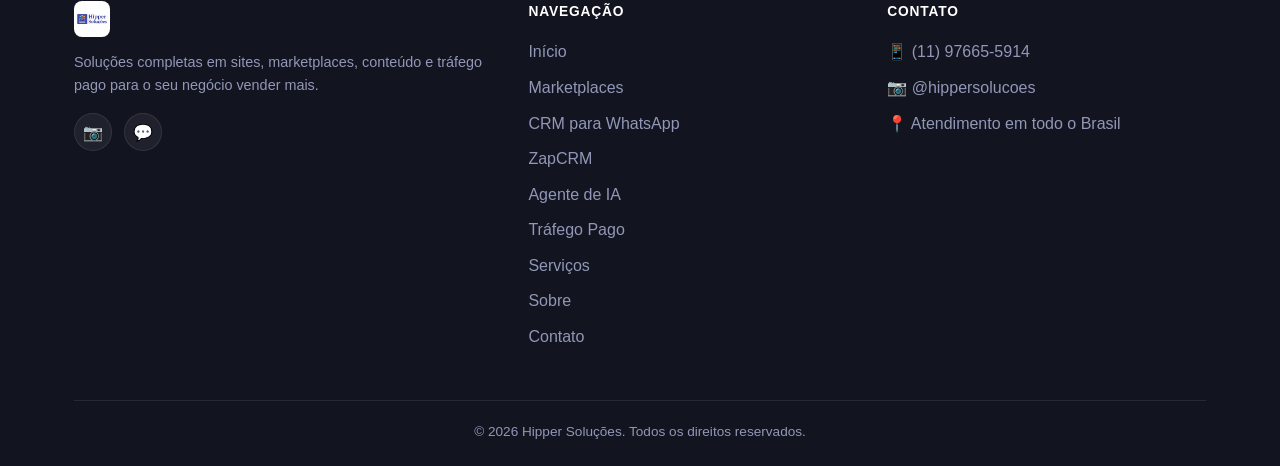
==== commit be990083: "Clientes: Lupharma e Lionswig no carrossel; +30 marcas atendidas Co-Authored-By: Claude Sonnet 5.5 <" ====
--- a/index.html
+++ b/index.html
@@ -62,7 +62,7 @@
       </ul>
       <div class="mini-stats">
         <div class="mini-stat"><b>11</b><span>serviços integrados</span></div>
-        <div class="mini-stat"><b>9</b><span>marcas atendidas</span></div>
+        <div class="mini-stat"><b>+30</b><span>marcas atendidas, no Brasil e no exterior</span></div>
         <div class="mini-stat"><b>3</b><span>marketplaces</span></div>
         <div class="mini-stat"><b>360°</b><span>gestão digital</span></div>
       </div>
@@ -170,6 +170,8 @@
       <div class="cliente-logo"><img src="assets/cliente-gtwvoip.jpg" alt="GTW VOIP"></div>
       <div class="cliente-logo"><img src="assets/cliente-qsolutions.jpg" alt="Q Solutions"></div>
       <div class="cliente-logo"><img src="assets/cliente-carnau.jpg" alt="Carnau Bar"></div>
+      <div class="cliente-logo"><img src="assets/cliente-lupharma.png" alt="Lupharma"></div>
+      <div class="cliente-logo"><img src="assets/cliente-lionswig.png" alt="Lionswig"></div>
       <div class="cliente-logo"><img src="assets/cliente-bar-templo.png" alt="Templo Bar de Fé"></div>
       <div class="cliente-logo"><img src="assets/cliente-todos-os-santos.png" alt="Boteco Todos os Santos"></div>
       <div class="cliente-logo"><img src="assets/cliente-praca-a.jpg" alt="Praça A"></div>
@@ -179,6 +181,8 @@
       <div class="cliente-logo"><img src="assets/cliente-gtwvoip.jpg" alt="GTW VOIP"></div>
       <div class="cliente-logo"><img src="assets/cliente-qsolutions.jpg" alt="Q Solutions"></div>
       <div class="cliente-logo"><img src="assets/cliente-carnau.jpg" alt="Carnau Bar"></div>
+      <div class="cliente-logo"><img src="assets/cliente-lupharma.png" alt="Lupharma"></div>
+      <div class="cliente-logo"><img src="assets/cliente-lionswig.png" alt="Lionswig"></div>
     </div>
   </div>
 </section>
